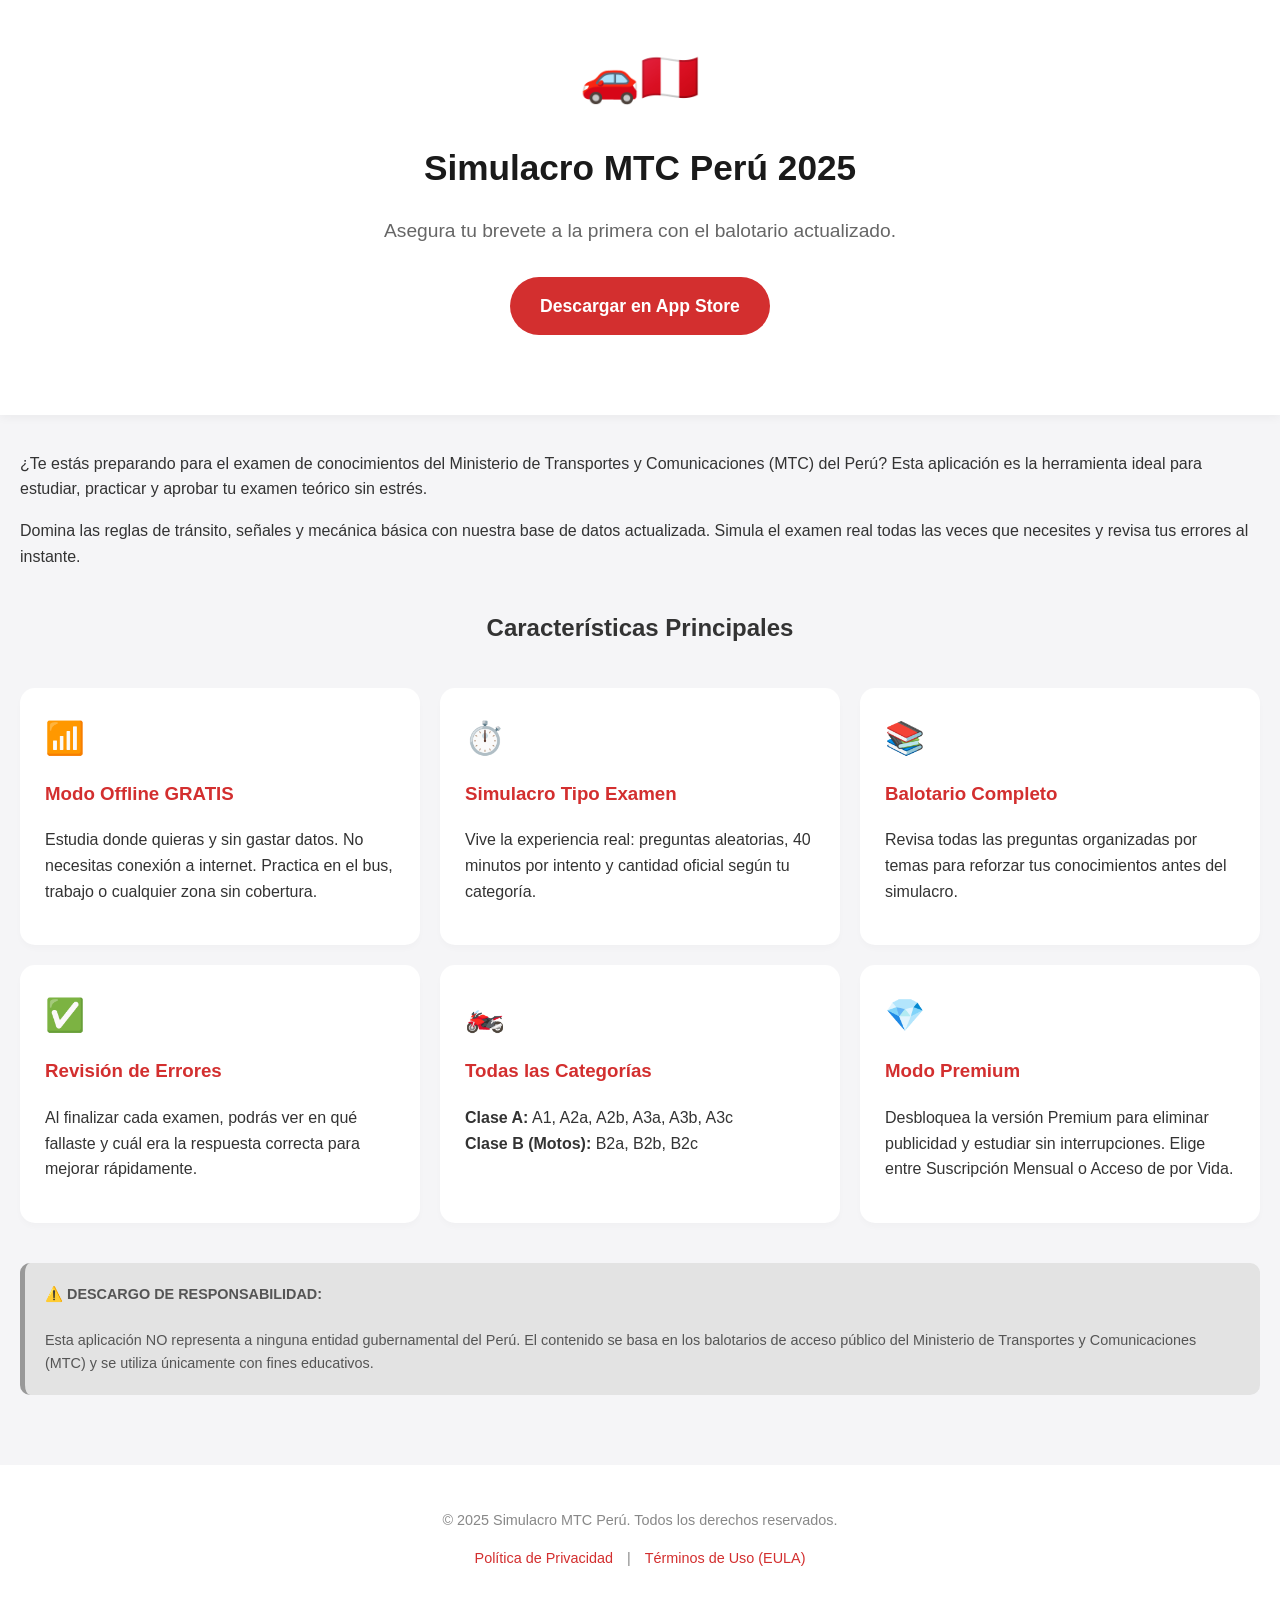
==== index.html @ 25e81402 "Add initial HTML structure for the app" ====
<!DOCTYPE html>
<html lang="es">
<head>
    <meta charset="UTF-8">
    <meta name="viewport" content="width=device-width, initial-scale=1.0">
    <title>Simulacro MTC Perú 2025 - App Oficial</title>
    <style>
        :root {
            --primary-color: #d32f2f; /* Rojo Perú */
            --secondary-color: #1a1a1a;
            --bg-color: #f5f5f7;
            --text-color: #333;
        }

        body {
            font-family: -apple-system, BlinkMacSystemFont, "Segoe UI", Roboto, Helvetica, Arial, sans-serif;
            margin: 0;
            padding: 0;
            background-color: var(--bg-color);
            color: var(--text-color);
            line-height: 1.6;
        }

        header {
            background-color: white;
            padding: 20px;
            text-align: center;
            box-shadow: 0 2px 10px rgba(0,0,0,0.05);
        }

        .container {
            max_width: 800px;
            margin: 0 auto;
            padding: 20px;
        }

        h1 {
            color: var(--secondary-color);
            font-size: 2.2rem;
            margin-bottom: 10px;
        }

        .subtitle {
            font-size: 1.2rem;
            color: #666;
            margin-bottom: 30px;
        }

        .hero-btn {
            display: inline-block;
            background-color: var(--primary-color);
            color: white;
            padding: 15px 30px;
            text-decoration: none;
            border-radius: 30px;
            font-weight: bold;
            font-size: 1.1rem;
            transition: transform 0.2s;
            margin-bottom: 40px;
        }

        .hero-btn:hover {
            transform: scale(1.05);
            background-color: #b71c1c;
        }

        .features-grid {
            display: grid;
            grid-template-columns: repeat(auto-fit, minmax(300px, 1fr));
            gap: 20px;
            margin-bottom: 40px;
        }

        .feature-card {
            background: white;
            padding: 25px;
            border-radius: 15px;
            box-shadow: 0 4px 6px rgba(0,0,0,0.02);
        }

        .feature-icon {
            font-size: 2rem;
            margin-bottom: 15px;
            display: block;
        }

        h3 {
            margin-top: 0;
            color: var(--primary-color);
        }

        .disclaimer {
            background-color: #e3e3e3;
            padding: 20px;
            border-radius: 10px;
            font-size: 0.9rem;
            color: #555;
            margin-top: 40px;
            border-left: 5px solid #999;
        }

        footer {
            text-align: center;
            margin-top: 50px;
            padding: 30px;
            background-color: white;
            color: #888;
            font-size: 0.9rem;
        }

        footer a {
            color: var(--primary-color);
            text-decoration: none;
            margin: 0 10px;
        }

        @media (max-width: 600px) {
            h1 { font-size: 1.8rem; }
            .container { padding: 15px; }
        }
    </style>
</head>
<body>

    <header>
        <div class="container">
            <div style="font-size: 3rem; margin-bottom: 10px;">🚗🇵🇪</div> 
            <h1>Simulacro MTC Perú 2025</h1>
            <p class="subtitle">Asegura tu brevete a la primera con el balotario actualizado.</p>
            
            <a href="https://apps.apple.com/app/idTU_ID_AQUI" class="hero-btn">Descargar en App Store</a>
        </div>
    </header>

    <div class="container">
        
        <section class="intro">
            <p>¿Te estás preparando para el examen de conocimientos del Ministerio de Transportes y Comunicaciones (MTC) del Perú? Esta aplicación es la herramienta ideal para estudiar, practicar y aprobar tu examen teórico sin estrés.</p>
            <p>Domina las reglas de tránsito, señales y mecánica básica con nuestra base de datos actualizada. Simula el examen real todas las veces que necesites y revisa tus errores al instante.</p>
        </section>

        <h2 style="text-align: center; margin: 40px 0;">Características Principales</h2>

        <div class="features-grid">
            <div class="feature-card">
                <span class="feature-icon">📶</span>
                <h3>Modo Offline GRATIS</h3>
                <p>Estudia donde quieras y sin gastar datos. No necesitas conexión a internet. Practica en el bus, trabajo o cualquier zona sin cobertura.</p>
            </div>

            <div class="feature-card">
                <span class="feature-icon">⏱️</span>
                <h3>Simulacro Tipo Examen</h3>
                <p>Vive la experiencia real: preguntas aleatorias, 40 minutos por intento y cantidad oficial según tu categoría.</p>
            </div>

            <div class="feature-card">
                <span class="feature-icon">📚</span>
                <h3>Balotario Completo</h3>
                <p>Revisa todas las preguntas organizadas por temas para reforzar tus conocimientos antes del simulacro.</p>
            </div>

            <div class="feature-card">
                <span class="feature-icon">✅</span>
                <h3>Revisión de Errores</h3>
                <p>Al finalizar cada examen, podrás ver en qué fallaste y cuál era la respuesta correcta para mejorar rápidamente.</p>
            </div>

            <div class="feature-card">
                <span class="feature-icon">🏍️</span>
                <h3>Todas las Categorías</h3>
                <p><strong>Clase A:</strong> A1, A2a, A2b, A3a, A3b, A3c<br>
                <strong>Clase B (Motos):</strong> B2a, B2b, B2c</p>
            </div>

            <div class="feature-card">
                <span class="feature-icon">💎</span>
                <h3>Modo Premium</h3>
                <p>Desbloquea la versión Premium para eliminar publicidad y estudiar sin interrupciones. Elige entre Suscripción Mensual o Acceso de por Vida.</p>
            </div>
        </div>

        <div class="disclaimer">
            <strong>⚠️ DESCARGO DE RESPONSABILIDAD:</strong><br><br>
            Esta aplicación NO representa a ninguna entidad gubernamental del Perú. El contenido se basa en los balotarios de acceso público del Ministerio de Transportes y Comunicaciones (MTC) y se utiliza únicamente con fines educativos.
        </div>

    </div>

    <footer>
        <p>&copy; 2025 Simulacro MTC Perú. Todos los derechos reservados.</p>
        <p>
            <a href="#">Política de Privacidad</a> | 
            <a href="https://www.apple.com/legal/internet-services/itunes/dev/stdeula/">Términos de Uso (EULA)</a>
        </p>
    </footer>

</body>
</html>
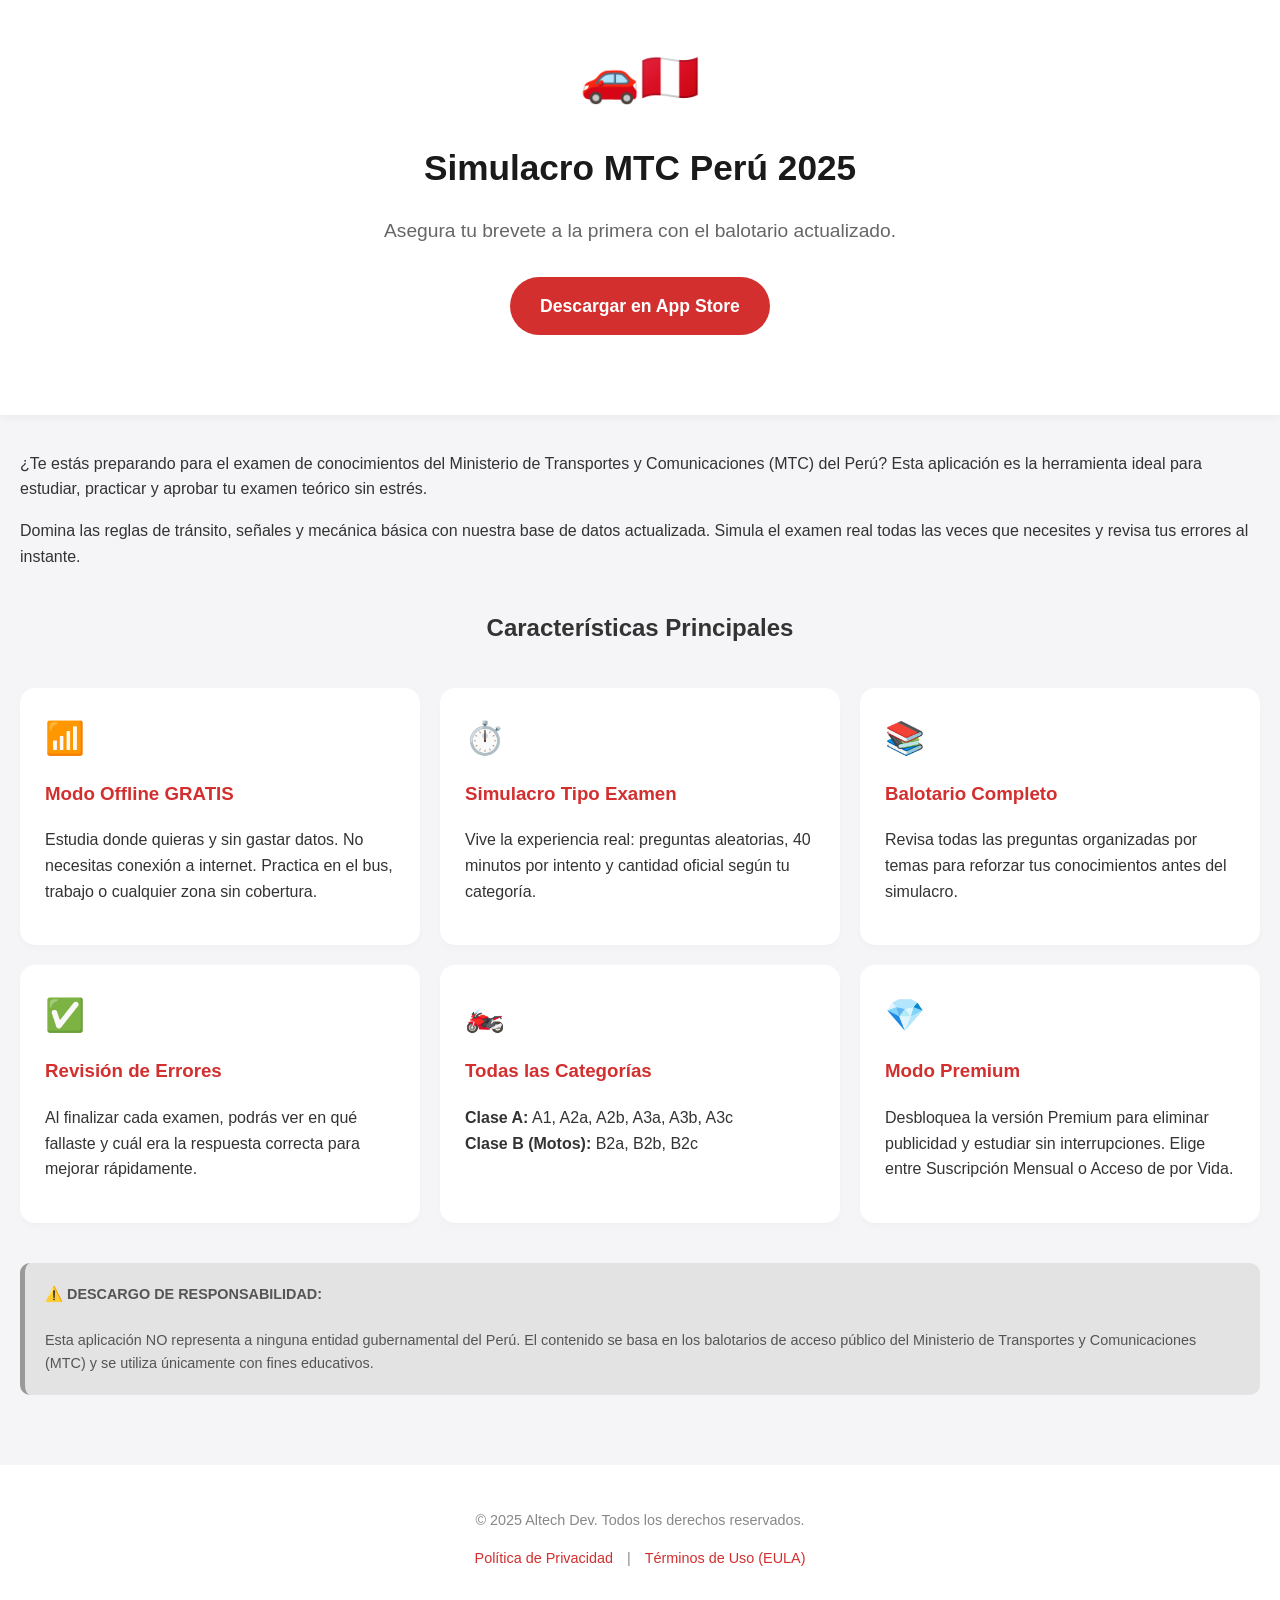
==== commit 286cf541: "Update copyright notice in footer" ====
--- a/index.html
+++ b/index.html
@@ -128,7 +128,7 @@
             <h1>Simulacro MTC Perú 2025</h1>
             <p class="subtitle">Asegura tu brevete a la primera con el balotario actualizado.</p>
             
-            <a href="https://apps.apple.com/app/idTU_ID_AQUI" class="hero-btn">Descargar en App Store</a>
+            <a href="https://apps.apple.com/pe/app/simulacro-mtc-peru/id6756247516" class="hero-btn">Descargar en App Store</a>
         </div>
     </header>
 
@@ -188,7 +188,7 @@
     </div>
 
     <footer>
-        <p>&copy; 2025 Simulacro MTC Perú. Todos los derechos reservados.</p>
+        <p>&copy; 2025 Altech Dev. Todos los derechos reservados.</p>
         <p>
             <a href="#">Política de Privacidad</a> | 
             <a href="https://www.apple.com/legal/internet-services/itunes/dev/stdeula/">Términos de Uso (EULA)</a>
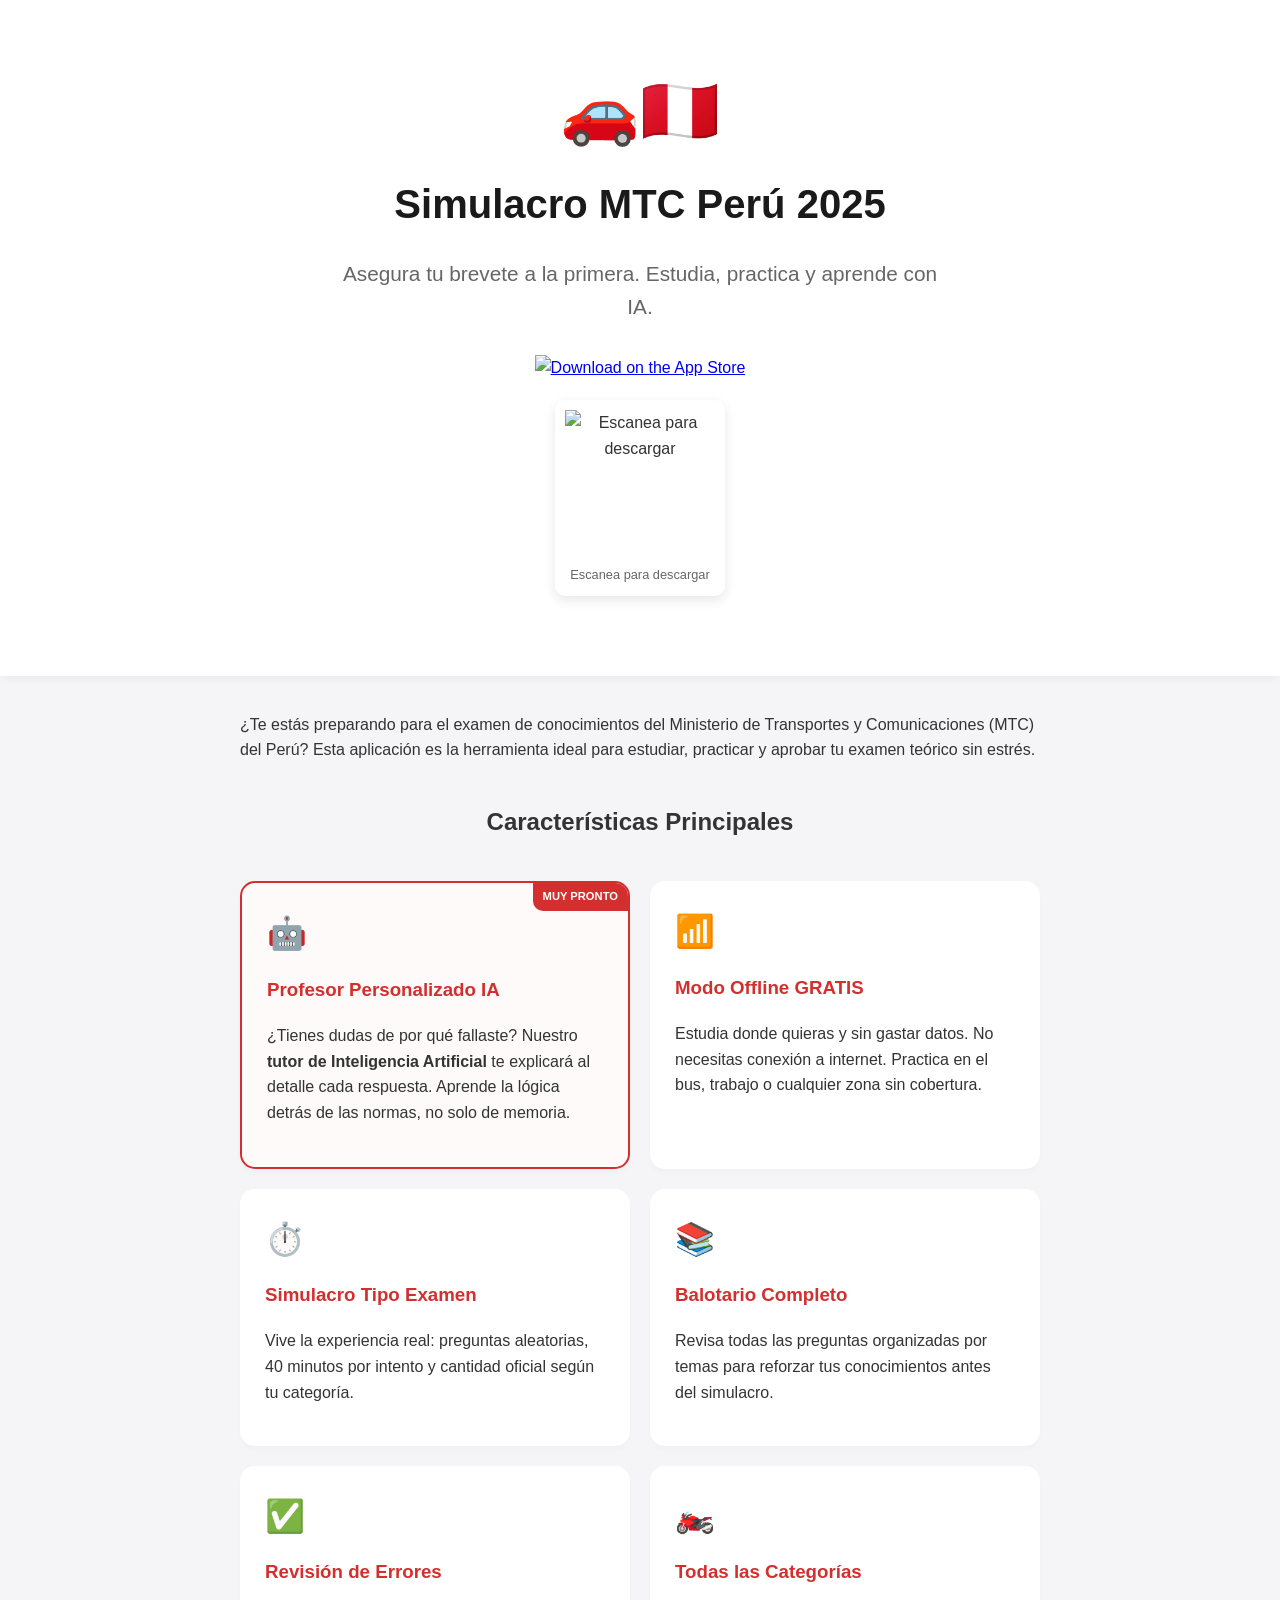
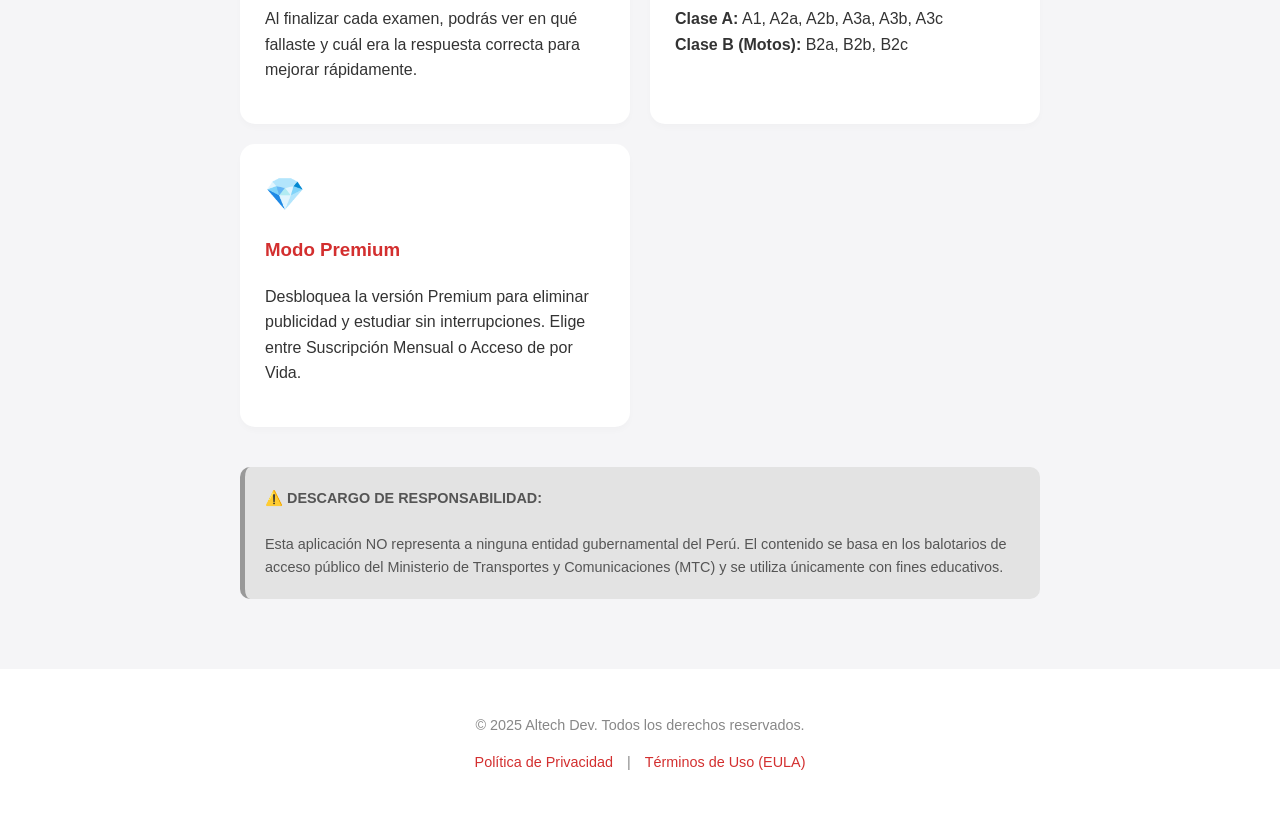
==== commit 5ad75550: "Refactor styles and update header content Updated styles and content in index.html for improved layo" ====
--- a/index.html
+++ b/index.html
@@ -10,6 +10,7 @@
             --secondary-color: #1a1a1a;
             --bg-color: #f5f5f7;
             --text-color: #333;
+            --accent-color: #ffc107; /* Amarillo para etiquetas */
         }
 
         body {
@@ -23,47 +24,73 @@
 
         header {
             background-color: white;
-            padding: 20px;
+            padding: 40px 20px;
             text-align: center;
             box-shadow: 0 2px 10px rgba(0,0,0,0.05);
         }
 
         .container {
-            max_width: 800px;
+            max-width: 800px;
             margin: 0 auto;
             padding: 20px;
         }
 
         h1 {
             color: var(--secondary-color);
-            font-size: 2.2rem;
+            font-size: 2.5rem;
             margin-bottom: 10px;
+            margin-top: 10px;
         }
 
         .subtitle {
-            font-size: 1.2rem;
+            font-size: 1.3rem;
             color: #666;
             margin-bottom: 30px;
-        }
-
-        .hero-btn {
+            max-width: 600px;
+            margin-left: auto;
+            margin-right: auto;
+        }
+
+        /* Estilos para la zona de descarga (Badge + QR) */
+        .download-area {
+            display: flex;
+            flex-direction: column;
+            align-items: center;
+            gap: 20px;
+            margin-bottom: 20px;
+        }
+
+        .app-store-badge img {
+            transition: transform 0.2s;
+        }
+
+        .app-store-badge img:hover {
+            transform: scale(1.05);
+        }
+
+        .qr-container {
+            background: white;
+            padding: 10px;
+            border-radius: 10px;
+            box-shadow: 0 4px 12px rgba(0,0,0,0.1);
             display: inline-block;
-            background-color: var(--primary-color);
-            color: white;
-            padding: 15px 30px;
-            text-decoration: none;
-            border-radius: 30px;
-            font-weight: bold;
-            font-size: 1.1rem;
-            transition: transform 0.2s;
-            margin-bottom: 40px;
-        }
-
-        .hero-btn:hover {
-            transform: scale(1.05);
-            background-color: #b71c1c;
-        }
-
+            text-align: center;
+        }
+
+        .qr-img {
+            width: 150px;
+            height: 150px;
+            display: block;
+            margin-bottom: 5px;
+        }
+
+        .qr-label {
+            font-size: 0.8rem;
+            color: #666;
+            font-weight: 500;
+        }
+
+        /* Grid de características */
         .features-grid {
             display: grid;
             grid-template-columns: repeat(auto-fit, minmax(300px, 1fr));
@@ -76,6 +103,27 @@
             padding: 25px;
             border-radius: 15px;
             box-shadow: 0 4px 6px rgba(0,0,0,0.02);
+            position: relative;
+            overflow: hidden;
+        }
+
+        /* Estilo especial para la tarjeta de IA */
+        .feature-card.coming-soon {
+            border: 2px solid var(--primary-color);
+            background: #fffafa;
+        }
+
+        .badge-soon {
+            background-color: var(--primary-color);
+            color: white;
+            padding: 5px 10px;
+            font-size: 0.7rem;
+            border-radius: 0 0 0 10px;
+            position: absolute;
+            top: 0;
+            right: 0;
+            font-weight: bold;
+            text-transform: uppercase;
         }
 
         .feature-icon {
@@ -117,6 +165,8 @@
         @media (max-width: 600px) {
             h1 { font-size: 1.8rem; }
             .container { padding: 15px; }
+            /* En móviles ocultamos el QR para ahorrar espacio, ya que ya están en el cel */
+            .qr-container { display: none; } 
         }
     </style>
 </head>
@@ -124,11 +174,20 @@
 
     <header>
         <div class="container">
-            <div style="font-size: 3rem; margin-bottom: 10px;">🚗🇵🇪</div> 
+            <div style="font-size: 4rem; margin-bottom: 10px;">🚗🇵🇪</div> 
             <h1>Simulacro MTC Perú 2025</h1>
-            <p class="subtitle">Asegura tu brevete a la primera con el balotario actualizado.</p>
+            <p class="subtitle">Asegura tu brevete a la primera. Estudia, practica y aprende con IA.</p>
             
-            <a href="https://apps.apple.com/pe/app/simulacro-mtc-peru/id6756247516" class="hero-btn">Descargar en App Store</a>
+            <div class="download-area">
+                <a href="https://apps.apple.com/pe/app/simulacro-mtc-peru/id6756247516?itscg=30200&itsct=apps_box_badge&mttnsubad=6756247516" style="display: inline-block;" class="app-store-badge">
+                    <img src="https://toolbox.marketingtools.apple.com/api/v2/badges/download-on-the-app-store/black/es-mx?releaseDate=1765584000" alt="Download on the App Store" style="width: 200px; height: auto; vertical-align: middle; object-fit: contain;" />
+                </a>
+
+                <div class="qr-container">
+                    <img src="qr-code.png" alt="Escanea para descargar" class="qr-img">
+                    <div class="qr-label">Escanea para descargar</div>
+                </div>
+            </div>
         </div>
     </header>
 
@@ -136,12 +195,19 @@
         
         <section class="intro">
             <p>¿Te estás preparando para el examen de conocimientos del Ministerio de Transportes y Comunicaciones (MTC) del Perú? Esta aplicación es la herramienta ideal para estudiar, practicar y aprobar tu examen teórico sin estrés.</p>
-            <p>Domina las reglas de tránsito, señales y mecánica básica con nuestra base de datos actualizada. Simula el examen real todas las veces que necesites y revisa tus errores al instante.</p>
         </section>
 
         <h2 style="text-align: center; margin: 40px 0;">Características Principales</h2>
 
         <div class="features-grid">
+            
+            <div class="feature-card coming-soon">
+                <div class="badge-soon">Muy Pronto</div>
+                <span class="feature-icon">🤖</span>
+                <h3>Profesor Personalizado IA</h3>
+                <p>¿Tienes dudas de por qué fallaste? Nuestro <strong>tutor de Inteligencia Artificial</strong> te explicará al detalle cada respuesta. Aprende la lógica detrás de las normas, no solo de memoria.</p>
+            </div>
+
             <div class="feature-card">
                 <span class="feature-icon">📶</span>
                 <h3>Modo Offline GRATIS</h3>
@@ -190,7 +256,7 @@
     <footer>
         <p>&copy; 2025 Altech Dev. Todos los derechos reservados.</p>
         <p>
-            <a href="#">Política de Privacidad</a> | 
+            <a href="https://sites.google.com/view/policitadeprivacidad/p%C3%A1gina-principal">Política de Privacidad</a> | 
             <a href="https://www.apple.com/legal/internet-services/itunes/dev/stdeula/">Términos de Uso (EULA)</a>
         </p>
     </footer>
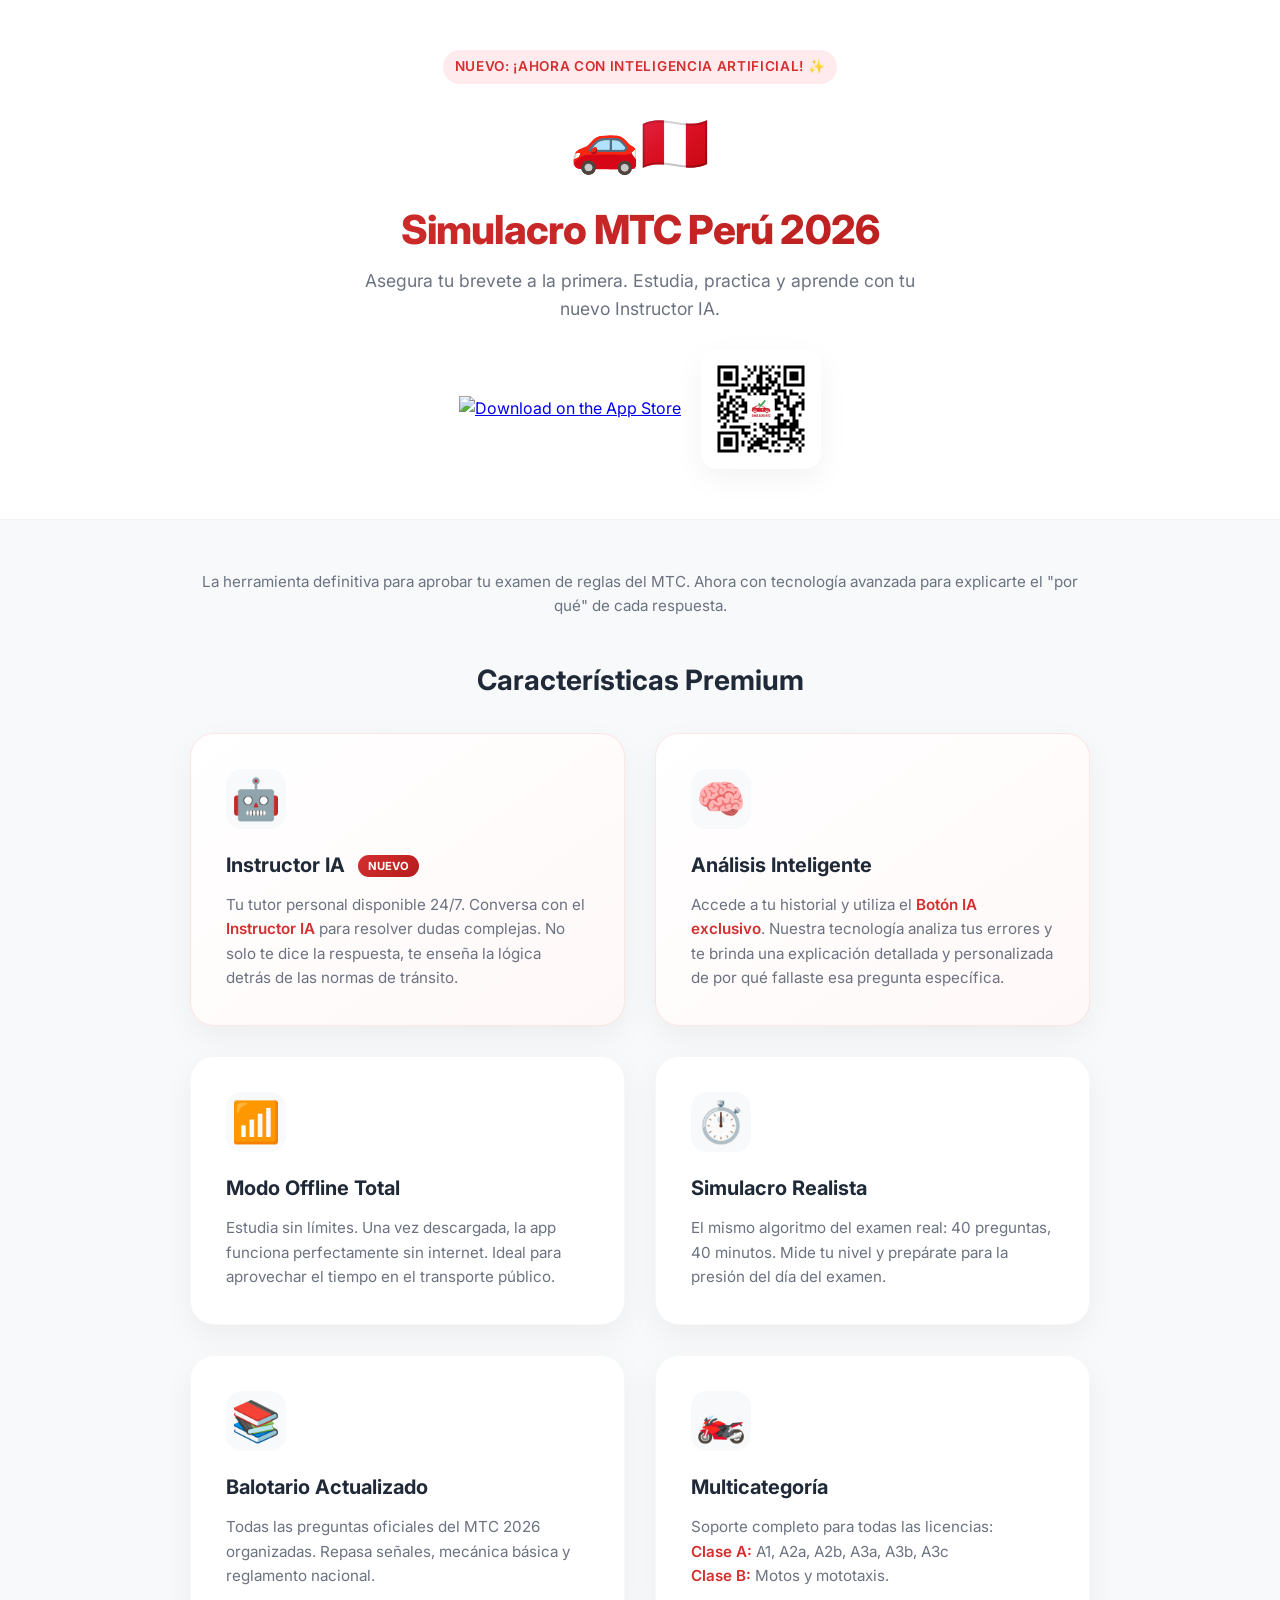
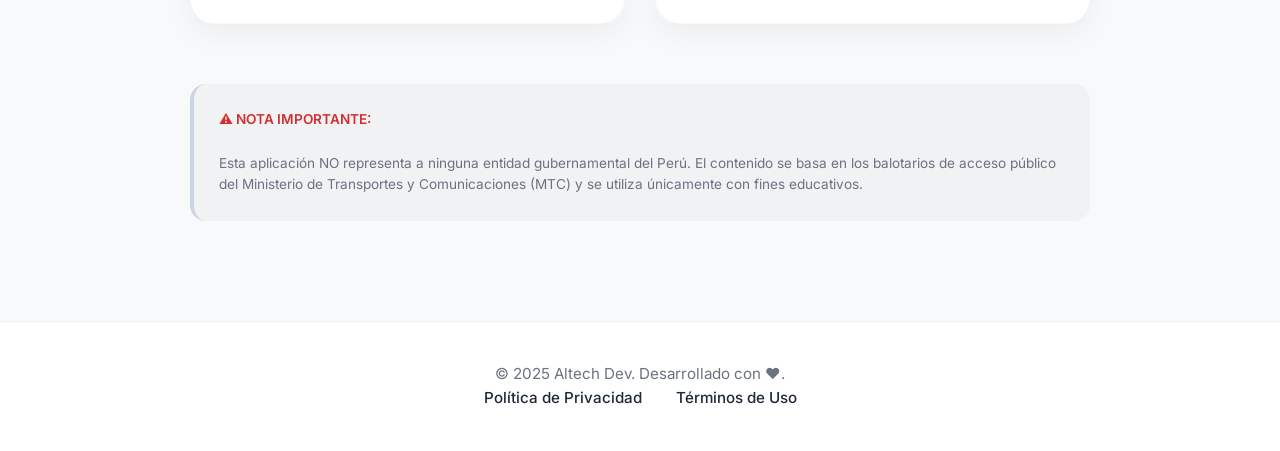
==== commit ce5d5f59: "Update title and features for 2026 version" ====
--- a/index.html
+++ b/index.html
@@ -1,189 +1,318 @@
 <!DOCTYPE html>
 <html lang="es">
+
 <head>
     <meta charset="UTF-8">
     <meta name="viewport" content="width=device-width, initial-scale=1.0">
-    <title>Simulacro MTC Perú 2025 - App Oficial</title>
+    <title>Simulacro MTC Perú 2026 - App Oficial con IA</title>
+    <link rel="preconnect" href="https://fonts.googleapis.com">
+    <link rel="preconnect" href="https://fonts.gstatic.com" crossorigin>
+    <link href="https://fonts.googleapis.com/css2?family=Inter:wght@300;400;600;800&display=swap" rel="stylesheet">
     <style>
         :root {
-            --primary-color: #d32f2f; /* Rojo Perú */
-            --secondary-color: #1a1a1a;
-            --bg-color: #f5f5f7;
-            --text-color: #333;
-            --accent-color: #ffc107; /* Amarillo para etiquetas */
+            --primary-gradient: linear-gradient(135deg, #d32f2f 0%, #b71c1c 100%);
+            --primary-color: #d32f2f;
+            --accent-color: #ffc107;
+            --bg-color: #f8f9fa;
+            --text-main: #1f2937;
+            --text-muted: #6b7280;
+            --card-shadow: 0 10px 30px rgba(0, 0, 0, 0.05);
+            --card-shadow-hover: 0 20px 40px rgba(0, 0, 0, 0.1);
         }
 
         body {
-            font-family: -apple-system, BlinkMacSystemFont, "Segoe UI", Roboto, Helvetica, Arial, sans-serif;
+            font-family: 'Inter', sans-serif;
             margin: 0;
             padding: 0;
             background-color: var(--bg-color);
-            color: var(--text-color);
+            color: var(--text-main);
             line-height: 1.6;
+            -webkit-font-smoothing: antialiased;
         }
 
         header {
-            background-color: white;
-            padding: 40px 20px;
-            text-align: center;
-            box-shadow: 0 2px 10px rgba(0,0,0,0.05);
+            background: rgba(255, 255, 255, 0.95);
+            padding: 30px 20px;
+            /* Reduced from 60px */
+            text-align: center;
+            border-bottom: 1px solid rgba(0, 0, 0, 0.05);
+            /* Removed sticky positioning */
         }
 
         .container {
-            max-width: 800px;
+            max-width: 900px;
             margin: 0 auto;
             padding: 20px;
         }
 
+        .hero-icon {
+            font-size: 3.5rem;
+            /* Reduced from 5rem */
+            margin-bottom: 10px;
+            animation: float 3s ease-in-out infinite;
+        }
+
         h1 {
-            color: var(--secondary-color);
+            color: var(--text-main);
             font-size: 2.5rem;
-            margin-bottom: 10px;
-            margin-top: 10px;
+            /* Reduced from 3rem */
+            font-weight: 800;
+            margin-bottom: 5px;
+            margin-top: 0;
+            background: var(--primary-gradient);
+            -webkit-background-clip: text;
+            -webkit-text-fill-color: transparent;
+            letter-spacing: -0.02em;
         }
 
         .subtitle {
-            font-size: 1.3rem;
-            color: #666;
-            margin-bottom: 30px;
+            font-size: 1.1rem;
+            /* Slightly smaller */
+            color: var(--text-muted);
+            margin-bottom: 25px;
+            /* Reduced from 40px */
             max-width: 600px;
             margin-left: auto;
             margin-right: auto;
-        }
-
-        /* Estilos para la zona de descarga (Badge + QR) */
+            font-weight: 400;
+        }
+
+        .highlight-badge {
+            display: inline-block;
+            background: #ffebee;
+            color: var(--primary-color);
+            padding: 6px 12px;
+            border-radius: 20px;
+            font-size: 0.85rem;
+            font-weight: 600;
+            margin-bottom: 15px;
+            /* Reduced */
+            text-transform: uppercase;
+            letter-spacing: 0.05em;
+        }
+
+        /* Download Area - Compact */
         .download-area {
             display: flex;
-            flex-direction: column;
+            justify-content: center;
             align-items: center;
             gap: 20px;
-            margin-bottom: 20px;
-        }
-
-        .app-store-badge img {
-            transition: transform 0.2s;
-        }
-
-        .app-store-badge img:hover {
+            margin-top: 20px;
+            flex-wrap: wrap;
+        }
+
+        .app-store-btn {
+            transition: transform 0.3s cubic-bezier(0.175, 0.885, 0.32, 1.275);
+        }
+
+        .app-store-btn:hover {
             transform: scale(1.05);
         }
 
-        .qr-container {
+        .qr-card {
             background: white;
             padding: 10px;
-            border-radius: 10px;
-            box-shadow: 0 4px 12px rgba(0,0,0,0.1);
-            display: inline-block;
-            text-align: center;
+            /* Compact */
+            border-radius: 16px;
+            box-shadow: var(--card-shadow);
+            text-align: center;
+            transition: transform 0.3s ease;
+        }
+
+        .qr-card:hover {
+            transform: translateY(-5px);
+            box-shadow: var(--card-shadow-hover);
         }
 
         .qr-img {
-            width: 150px;
-            height: 150px;
+            width: 100px;
+            /* Smaller */
+            height: 100px;
+            /* Smaller */
             display: block;
-            margin-bottom: 5px;
+            border-radius: 8px;
         }
 
         .qr-label {
-            font-size: 0.8rem;
-            color: #666;
-            font-weight: 500;
-        }
-
-        /* Grid de características */
+            display: none;
+            /* Hide label to save space */
+        }
+
+        /* Features Grid */
+        .intro {
+            text-align: center;
+            margin: 30px 0 40px;
+            /* Reduced top margin */
+            font-size: 1.05rem;
+            color: var(--text-muted);
+        }
+
+        .section-title {
+            text-align: center;
+            font-size: 1.75rem;
+            /* Smaller */
+            font-weight: 700;
+            margin-bottom: 30px;
+            /* Reduced from 50px */
+            color: var(--text-main);
+        }
+
         .features-grid {
             display: grid;
-            grid-template-columns: repeat(auto-fit, minmax(300px, 1fr));
-            gap: 20px;
-            margin-bottom: 40px;
+            grid-template-columns: repeat(auto-fit, minmax(320px, 1fr));
+            gap: 30px;
+            margin-bottom: 60px;
         }
 
         .feature-card {
             background: white;
-            padding: 25px;
-            border-radius: 15px;
-            box-shadow: 0 4px 6px rgba(0,0,0,0.02);
+            padding: 35px;
+            border-radius: 24px;
+            box-shadow: var(--card-shadow);
+            transition: all 0.3s ease;
             position: relative;
             overflow: hidden;
-        }
-
-        /* Estilo especial para la tarjeta de IA */
-        .feature-card.coming-soon {
-            border: 2px solid var(--primary-color);
-            background: #fffafa;
-        }
-
-        .badge-soon {
-            background-color: var(--primary-color);
-            color: white;
-            padding: 5px 10px;
-            font-size: 0.7rem;
-            border-radius: 0 0 0 10px;
-            position: absolute;
-            top: 0;
-            right: 0;
-            font-weight: bold;
-            text-transform: uppercase;
+            border: 1px solid rgba(0, 0, 0, 0.03);
+        }
+
+        .feature-card:hover {
+            transform: translateY(-8px);
+            box-shadow: var(--card-shadow-hover);
+        }
+
+        .feature-card.premium-feature {
+            background: linear-gradient(145deg, #ffffff 0%, #fff8f8 100%);
+            border: 1px solid rgba(211, 47, 47, 0.1);
         }
 
         .feature-icon {
-            font-size: 2rem;
-            margin-bottom: 15px;
-            display: block;
+            font-size: 2.5rem;
+            margin-bottom: 20px;
+            display: inline-block;
+            background: var(--bg-color);
+            width: 60px;
+            height: 60px;
+            line-height: 60px;
+            text-align: center;
+            border-radius: 16px;
         }
 
         h3 {
             margin-top: 0;
+            font-size: 1.25rem;
+            font-weight: 700;
+            margin-bottom: 12px;
+            color: var(--text-main);
+        }
+
+        p {
+            color: var(--text-muted);
+            margin: 0;
+            font-size: 0.95rem;
+        }
+
+        strong {
             color: var(--primary-color);
-        }
-
+            font-weight: 600;
+        }
+
+        .ai-tag {
+            background: var(--primary-gradient);
+            color: white;
+            padding: 4px 10px;
+            border-radius: 12px;
+            font-size: 0.7rem;
+            font-weight: 700;
+            margin-left: 8px;
+            vertical-align: middle;
+            text-transform: uppercase;
+        }
+
+        /* Disclaimer & Footer */
         .disclaimer {
-            background-color: #e3e3e3;
-            padding: 20px;
-            border-radius: 10px;
+            background: #f1f2f4;
+            padding: 25px;
+            border-radius: 16px;
+            font-size: 0.85rem;
+            color: var(--text-muted);
+            margin-top: 60px;
+            border-left: 4px solid #cbd5e1;
+        }
+
+        footer {
+            margin-top: 80px;
+            padding: 40px;
+            background: white;
+            color: var(--text-muted);
             font-size: 0.9rem;
-            color: #555;
-            margin-top: 40px;
-            border-left: 5px solid #999;
-        }
-
-        footer {
-            text-align: center;
-            margin-top: 50px;
-            padding: 30px;
-            background-color: white;
-            color: #888;
-            font-size: 0.9rem;
+            text-align: center;
+            border-top: 1px solid rgba(0, 0, 0, 0.05);
         }
 
         footer a {
+            color: var(--text-main);
+            text-decoration: none;
+            margin: 0 15px;
+            font-weight: 500;
+            transition: color 0.2s;
+        }
+
+        footer a:hover {
             color: var(--primary-color);
-            text-decoration: none;
-            margin: 0 10px;
+        }
+
+        @keyframes float {
+            0% {
+                transform: translateY(0px);
+            }
+
+            50% {
+                transform: translateY(-10px);
+            }
+
+            100% {
+                transform: translateY(0px);
+            }
         }
 
         @media (max-width: 600px) {
-            h1 { font-size: 1.8rem; }
-            .container { padding: 15px; }
-            /* En móviles ocultamos el QR para ahorrar espacio, ya que ya están en el cel */
-            .qr-container { display: none; } 
+            h1 {
+                font-size: 2.2rem;
+            }
+
+            .container {
+                padding: 15px;
+            }
+
+            .qr-card {
+                display: none;
+            }
+
+            header {
+                padding: 40px 20px;
+            }
         }
     </style>
 </head>
+
 <body>
 
     <header>
         <div class="container">
-            <div style="font-size: 4rem; margin-bottom: 10px;">🚗🇵🇪</div> 
-            <h1>Simulacro MTC Perú 2025</h1>
-            <p class="subtitle">Asegura tu brevete a la primera. Estudia, practica y aprende con IA.</p>
-            
+            <div class="highlight-badge">Nuevo: ¡Ahora con Inteligencia Artificial! ✨</div>
+            <div class="hero-icon">🚗🇵🇪</div>
+            <h1>Simulacro MTC Perú 2026</h1>
+            <p class="subtitle">Asegura tu brevete a la primera. Estudia, practica y aprende con tu nuevo Instructor IA.
+            </p>
+
             <div class="download-area">
-                <a href="https://apps.apple.com/pe/app/simulacro-mtc-peru/id6756247516?itscg=30200&itsct=apps_box_badge&mttnsubad=6756247516" style="display: inline-block;" class="app-store-badge">
-                    <img src="https://toolbox.marketingtools.apple.com/api/v2/badges/download-on-the-app-store/black/es-mx?releaseDate=1765584000" alt="Download on the App Store" style="width: 200px; height: auto; vertical-align: middle; object-fit: contain;" />
+                <a href="https://apps.apple.com/pe/app/simulacro-mtc-peru/id6756247516?itscg=30200&itsct=apps_box_badge&mttnsubad=6756247516"
+                    class="app-store-btn">
+                    <img src="https://toolbox.marketingtools.apple.com/api/v2/badges/download-on-the-app-store/black/es-mx?releaseDate=1765584000"
+                        alt="Download on the App Store" style="width: 180px; height: auto;" />
                 </a>
 
-                <div class="qr-container">
+                <div class="qr-card">
                     <img src="qr-code.png" alt="Escanea para descargar" class="qr-img">
                     <div class="qr-label">Escanea para descargar</div>
                 </div>
@@ -192,74 +321,81 @@
     </header>
 
     <div class="container">
-        
+
         <section class="intro">
-            <p>¿Te estás preparando para el examen de conocimientos del Ministerio de Transportes y Comunicaciones (MTC) del Perú? Esta aplicación es la herramienta ideal para estudiar, practicar y aprobar tu examen teórico sin estrés.</p>
+            <p>La herramienta definitiva para aprobar tu examen de reglas del MTC. Ahora con tecnología avanzada para
+                explicarte el "por qué" de cada respuesta.</p>
         </section>
 
-        <h2 style="text-align: center; margin: 40px 0;">Características Principales</h2>
+        <h2 class="section-title">Características Premium</h2>
 
         <div class="features-grid">
-            
-            <div class="feature-card coming-soon">
-                <div class="badge-soon">Muy Pronto</div>
+
+            <!-- Instructor IA -->
+            <div class="feature-card premium-feature">
                 <span class="feature-icon">🤖</span>
-                <h3>Profesor Personalizado IA</h3>
-                <p>¿Tienes dudas de por qué fallaste? Nuestro <strong>tutor de Inteligencia Artificial</strong> te explicará al detalle cada respuesta. Aprende la lógica detrás de las normas, no solo de memoria.</p>
+                <h3>Instructor IA <span class="ai-tag">Nuevo</span></h3>
+                <p>Tu tutor personal disponible 24/7. Conversa con el <strong>Instructor IA</strong> para resolver dudas
+                    complejas. No solo te dice la respuesta, te enseña la lógica detrás de las normas de tránsito.</p>
+            </div>
+
+            <!-- Smart Review -->
+            <div class="feature-card premium-feature">
+                <span class="feature-icon">🧠</span>
+                <h3>Análisis Inteligente</h3>
+                <p>Accede a tu historial y utiliza el <strong>Botón IA exclusivo</strong>. Nuestra tecnología analiza
+                    tus errores y te brinda una explicación detallada y personalizada de por qué fallaste esa pregunta
+                    específica.</p>
             </div>
 
             <div class="feature-card">
                 <span class="feature-icon">📶</span>
-                <h3>Modo Offline GRATIS</h3>
-                <p>Estudia donde quieras y sin gastar datos. No necesitas conexión a internet. Practica en el bus, trabajo o cualquier zona sin cobertura.</p>
+                <h3>Modo Offline Total</h3>
+                <p>Estudia sin límites. Una vez descargada, la app funciona perfectamente sin internet. Ideal para
+                    aprovechar el tiempo en el transporte público.</p>
             </div>
 
             <div class="feature-card">
                 <span class="feature-icon">⏱️</span>
-                <h3>Simulacro Tipo Examen</h3>
-                <p>Vive la experiencia real: preguntas aleatorias, 40 minutos por intento y cantidad oficial según tu categoría.</p>
+                <h3>Simulacro Realista</h3>
+                <p>El mismo algoritmo del examen real: 40 preguntas, 40 minutos. Mide tu nivel y prepárate para la
+                    presión del día del examen.</p>
             </div>
 
             <div class="feature-card">
                 <span class="feature-icon">📚</span>
-                <h3>Balotario Completo</h3>
-                <p>Revisa todas las preguntas organizadas por temas para reforzar tus conocimientos antes del simulacro.</p>
-            </div>
-
-            <div class="feature-card">
-                <span class="feature-icon">✅</span>
-                <h3>Revisión de Errores</h3>
-                <p>Al finalizar cada examen, podrás ver en qué fallaste y cuál era la respuesta correcta para mejorar rápidamente.</p>
+                <h3>Balotario Actualizado</h3>
+                <p>Todas las preguntas oficiales del MTC 2026 organizadas. Repasa señales, mecánica básica y
+                    reglamento nacional.</p>
             </div>
 
             <div class="feature-card">
                 <span class="feature-icon">🏍️</span>
-                <h3>Todas las Categorías</h3>
-                <p><strong>Clase A:</strong> A1, A2a, A2b, A3a, A3b, A3c<br>
-                <strong>Clase B (Motos):</strong> B2a, B2b, B2c</p>
-            </div>
-
-            <div class="feature-card">
-                <span class="feature-icon">💎</span>
-                <h3>Modo Premium</h3>
-                <p>Desbloquea la versión Premium para eliminar publicidad y estudiar sin interrupciones. Elige entre Suscripción Mensual o Acceso de por Vida.</p>
+                <h3>Multicategoría</h3>
+                <p>Soporte completo para todas las licencias:<br>
+                    <strong>Clase A:</strong> A1, A2a, A2b, A3a, A3b, A3c<br>
+                    <strong>Clase B:</strong> Motos y mototaxis.
+                </p>
             </div>
         </div>
 
         <div class="disclaimer">
-            <strong>⚠️ DESCARGO DE RESPONSABILIDAD:</strong><br><br>
-            Esta aplicación NO representa a ninguna entidad gubernamental del Perú. El contenido se basa en los balotarios de acceso público del Ministerio de Transportes y Comunicaciones (MTC) y se utiliza únicamente con fines educativos.
+            <strong>⚠️ NOTA IMPORTANTE:</strong><br><br>
+            Esta aplicación NO representa a ninguna entidad gubernamental del Perú. El contenido se basa en los balotarios
+            de acceso público del Ministerio de Transportes y Comunicaciones (MTC) y se utiliza únicamente con fines educativos.
         </div>
 
     </div>
 
     <footer>
-        <p>&copy; 2025 Altech Dev. Todos los derechos reservados.</p>
+        <p>&copy; 2025 Altech Dev. Desarrollado con ❤️.</p>
         <p>
-            <a href="https://sites.google.com/view/policitadeprivacidad/p%C3%A1gina-principal">Política de Privacidad</a> | 
-            <a href="https://www.apple.com/legal/internet-services/itunes/dev/stdeula/">Términos de Uso (EULA)</a>
+            <a href="https://sites.google.com/view/policitadeprivacidad/p%C3%A1gina-principal">Política de
+                Privacidad</a>
+            <a href="https://www.apple.com/legal/internet-services/itunes/dev/stdeula/">Términos de Uso</a>
         </p>
     </footer>
 
 </body>
+
 </html>
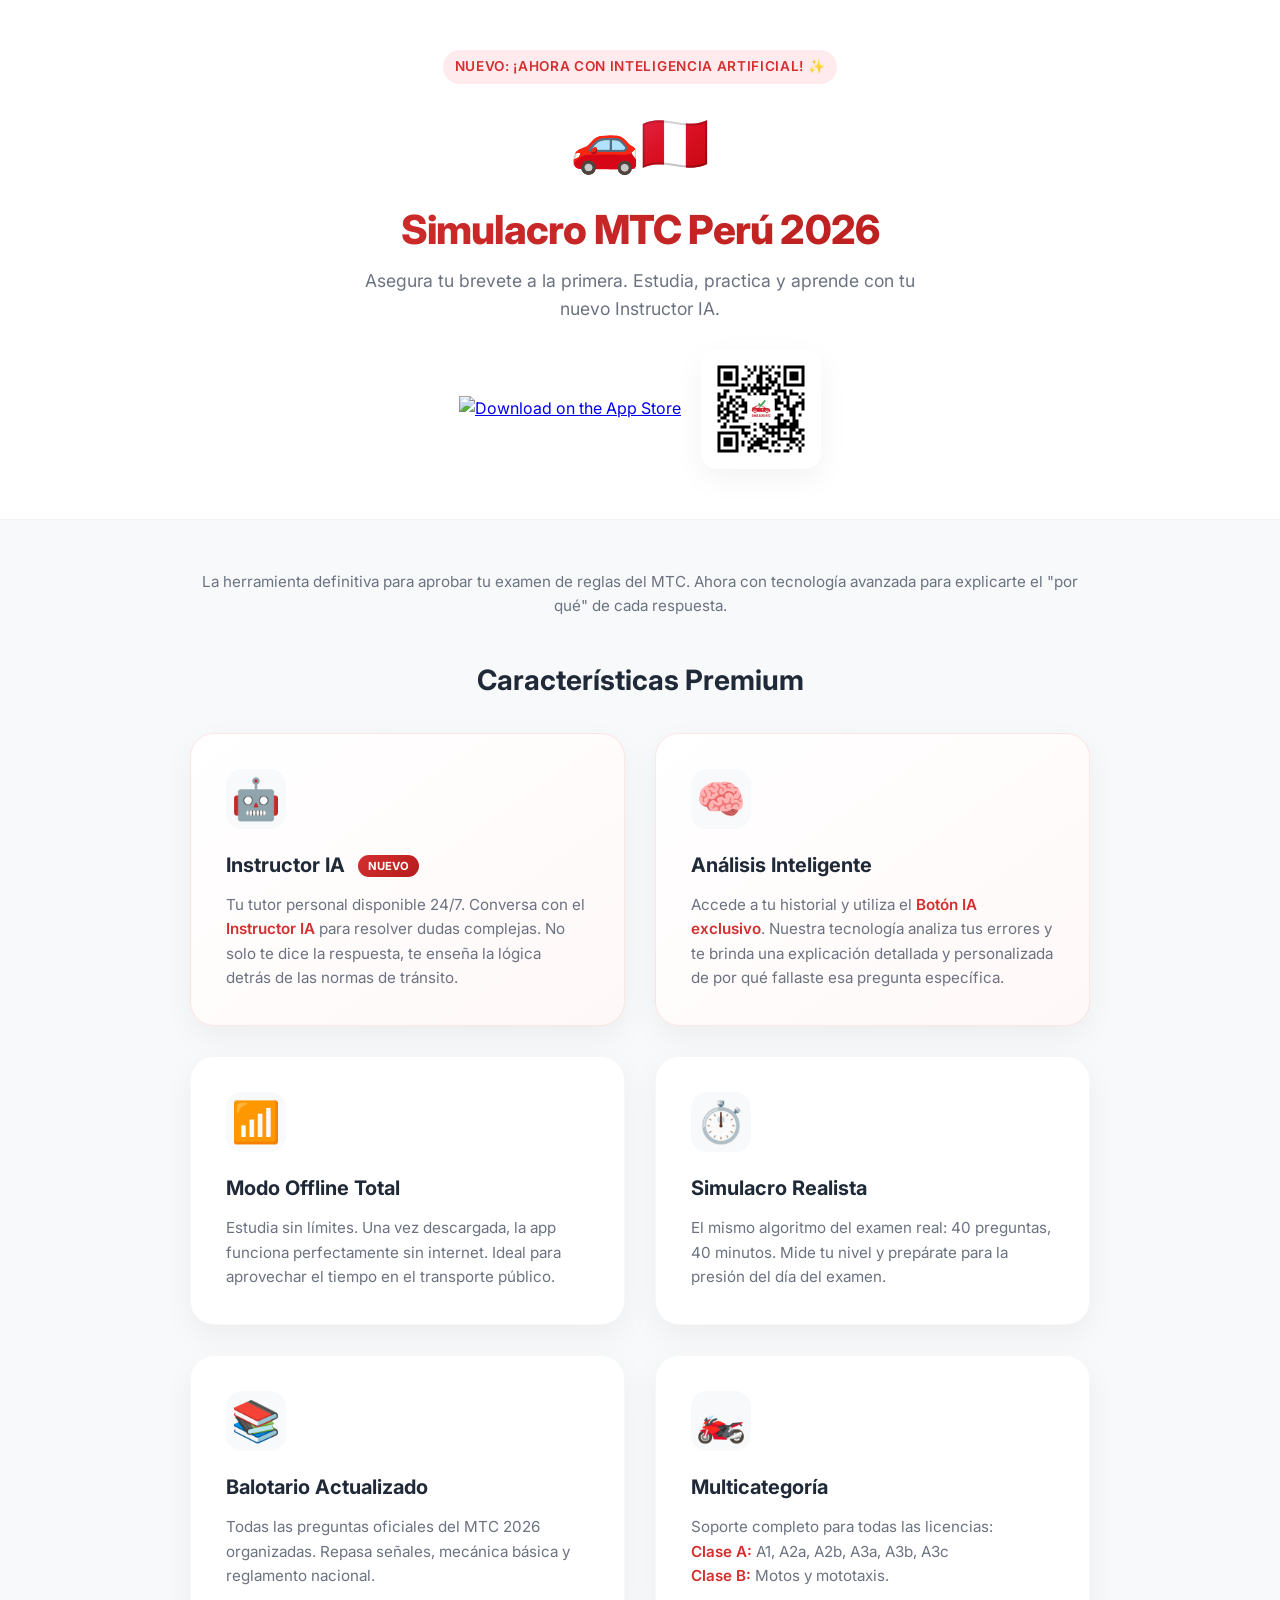
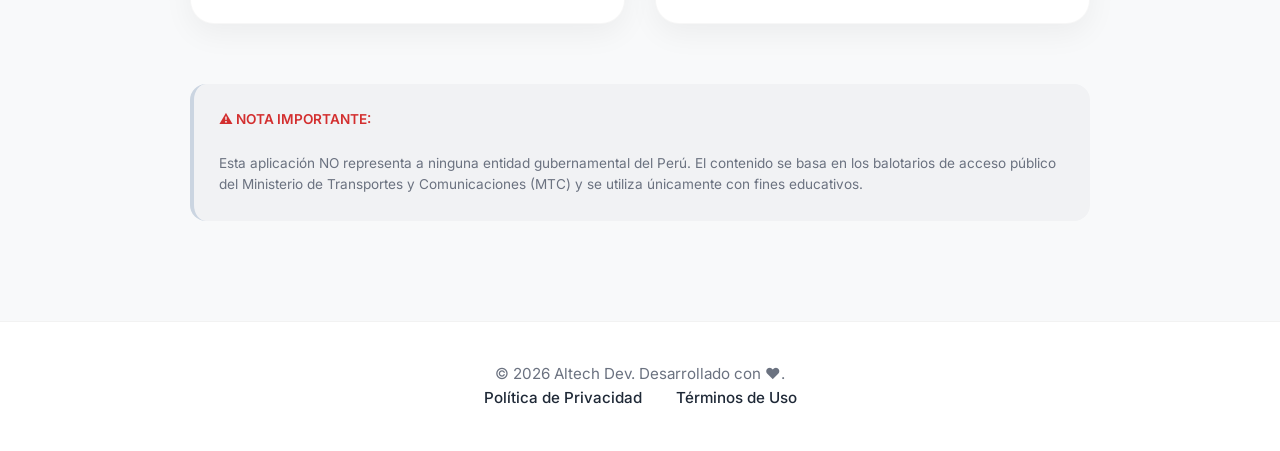
==== commit 2577f0cf: "Update copyright year to 2026" ====
--- a/index.html
+++ b/index.html
@@ -388,7 +388,7 @@
     </div>
 
     <footer>
-        <p>&copy; 2025 Altech Dev. Desarrollado con ❤️.</p>
+        <p>&copy; 2026 Altech Dev. Desarrollado con ❤️.</p>
         <p>
             <a href="https://sites.google.com/view/policitadeprivacidad/p%C3%A1gina-principal">Política de
                 Privacidad</a>
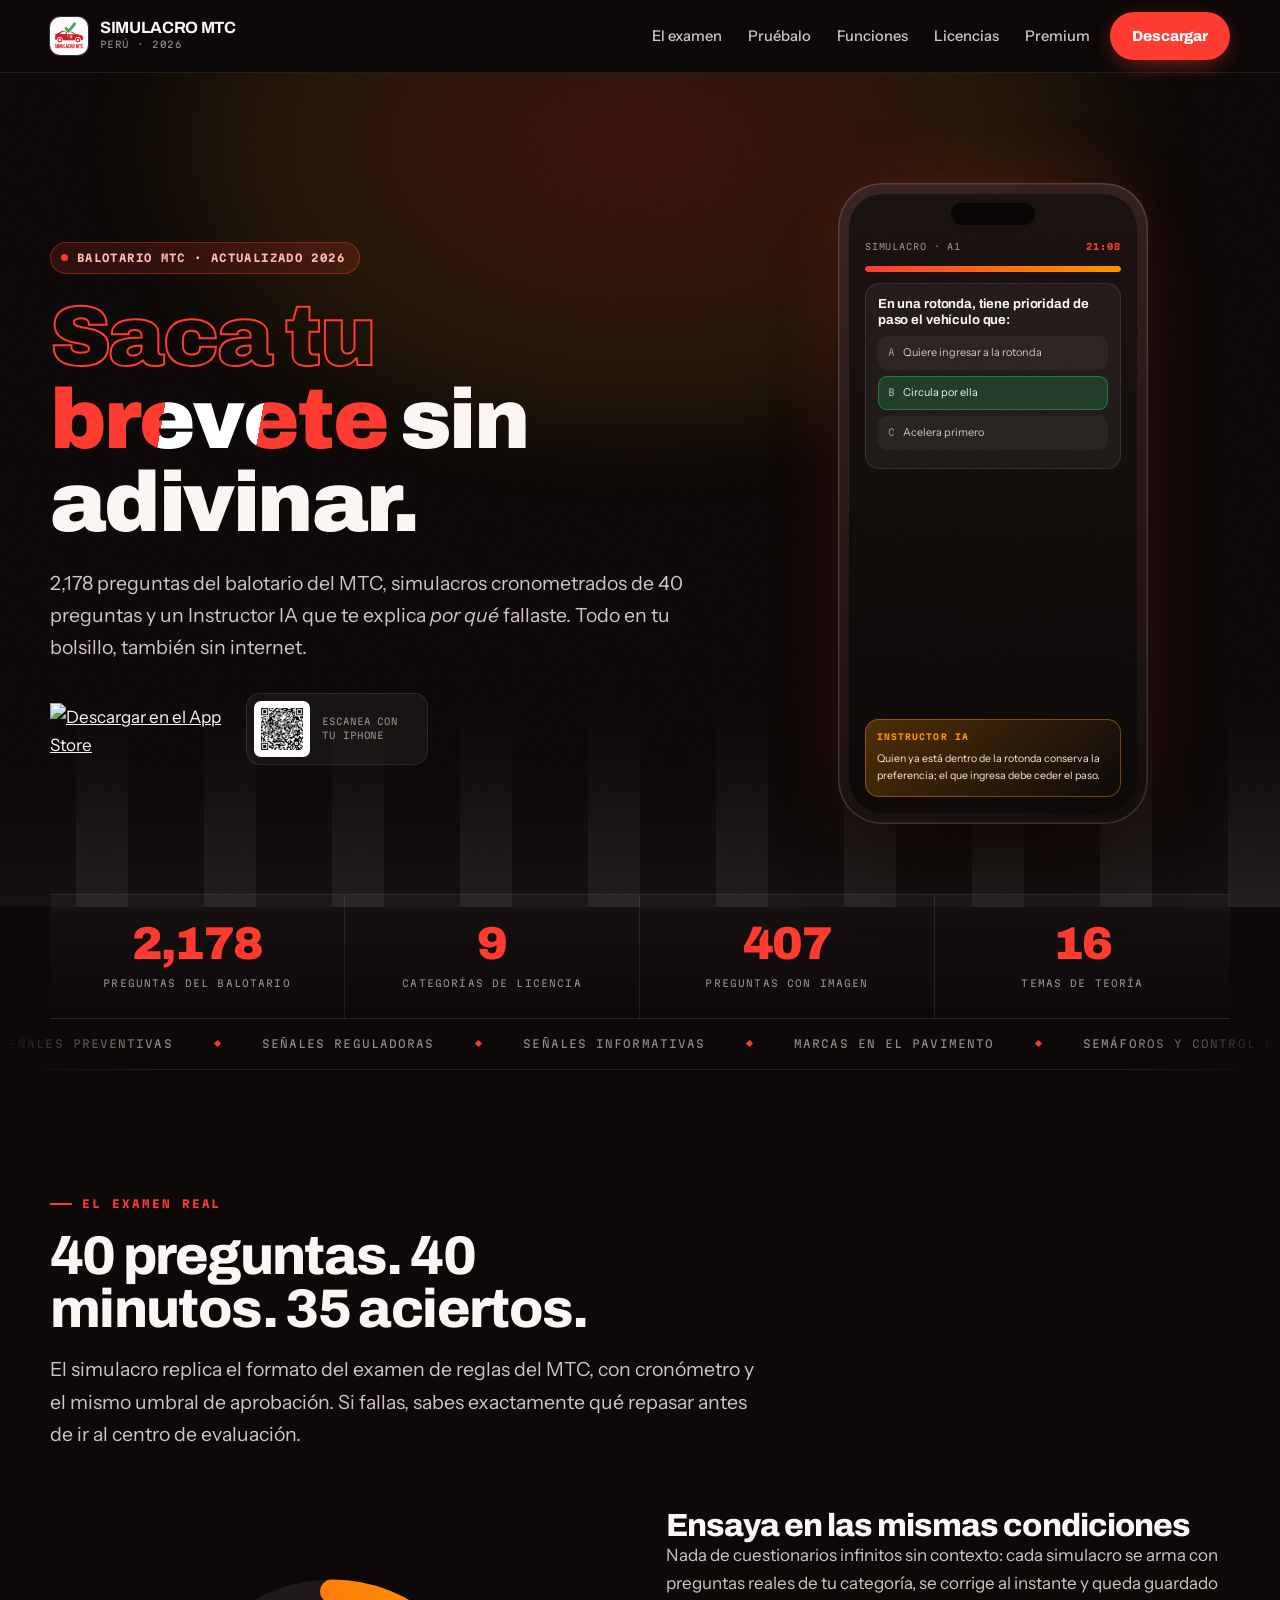
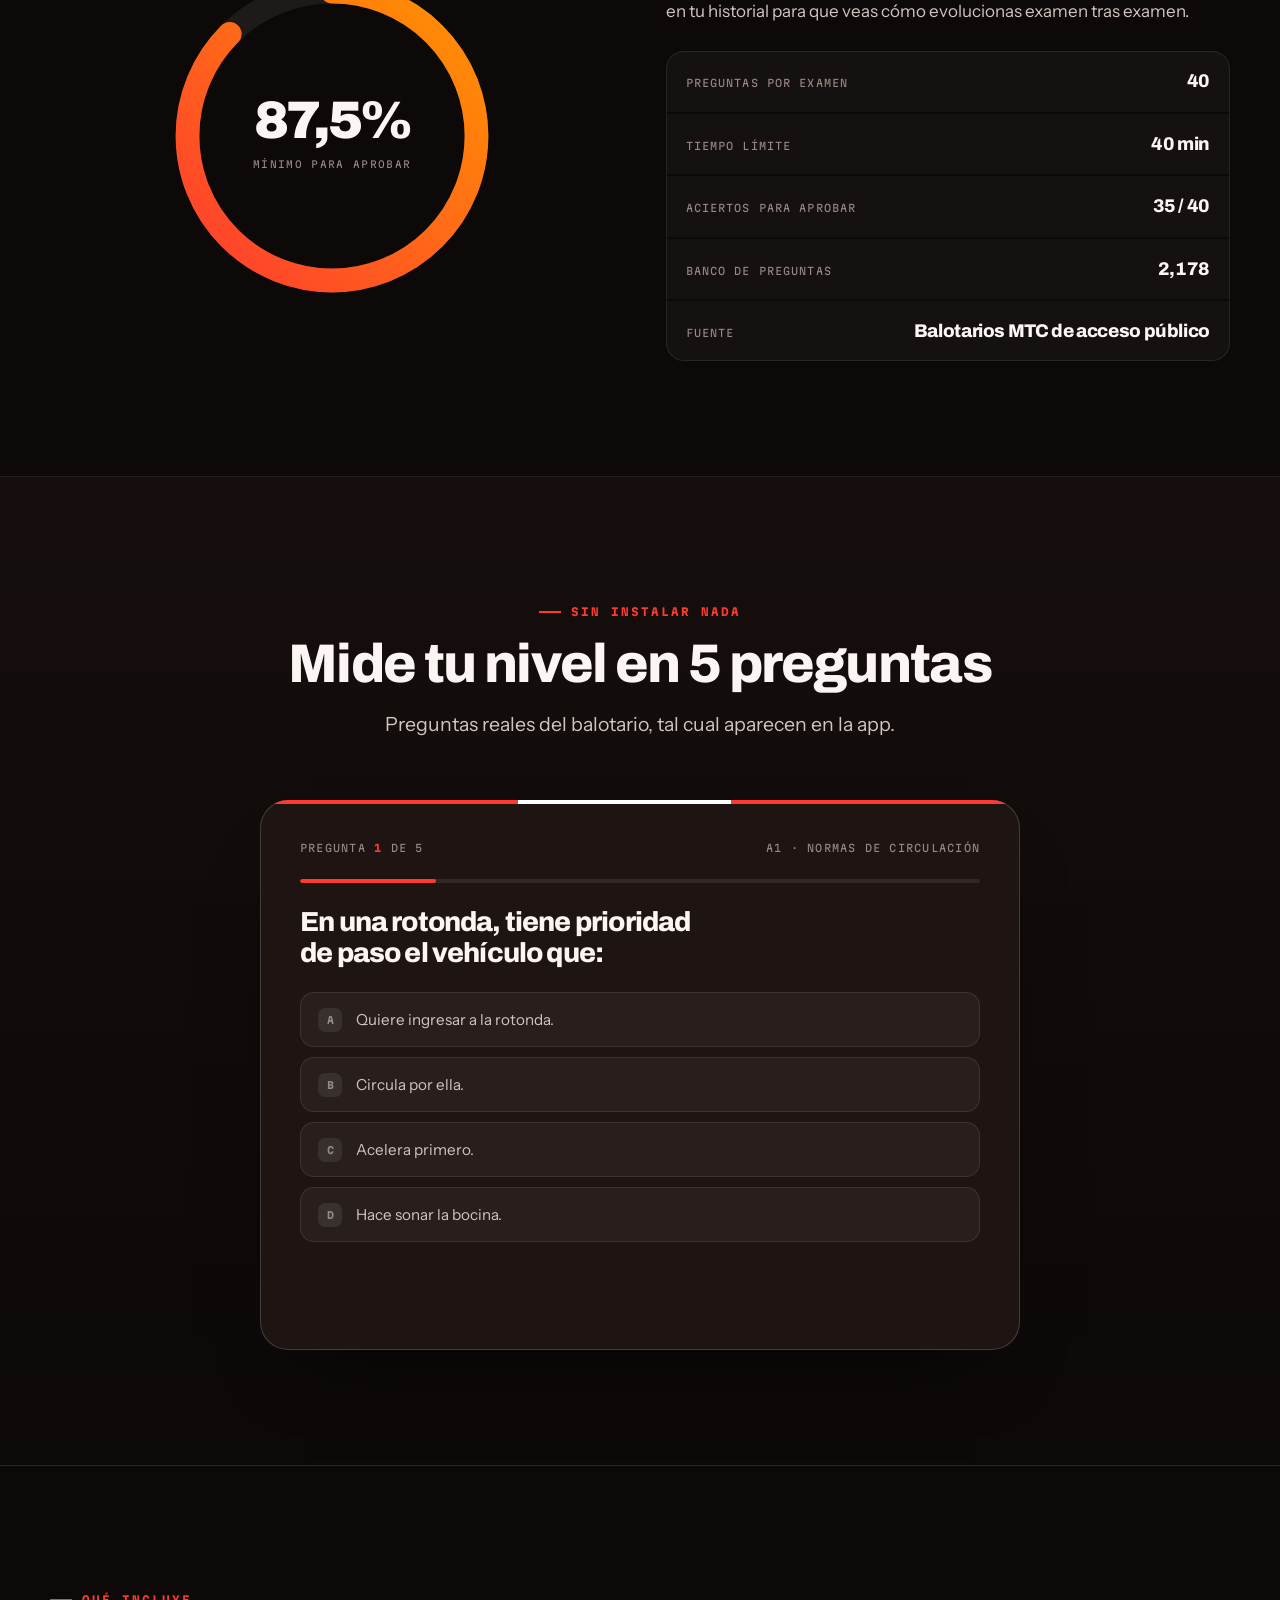
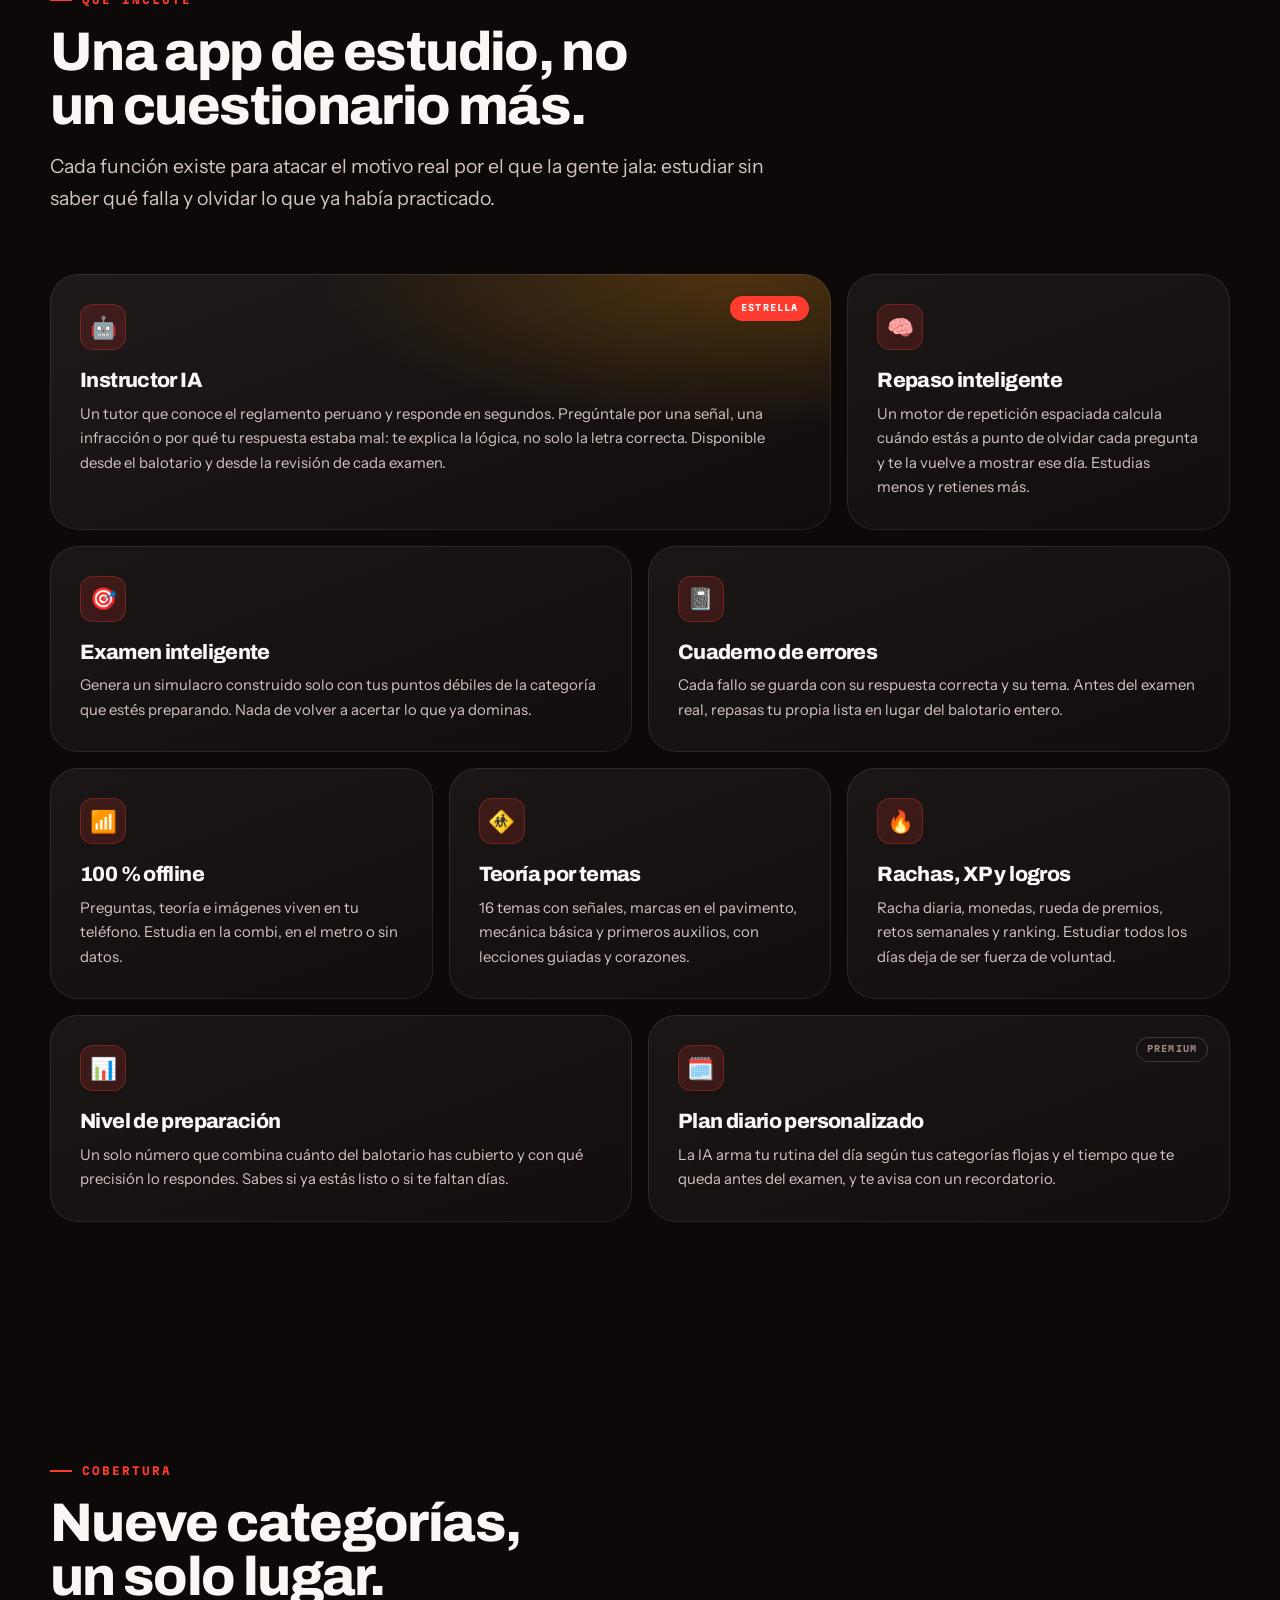
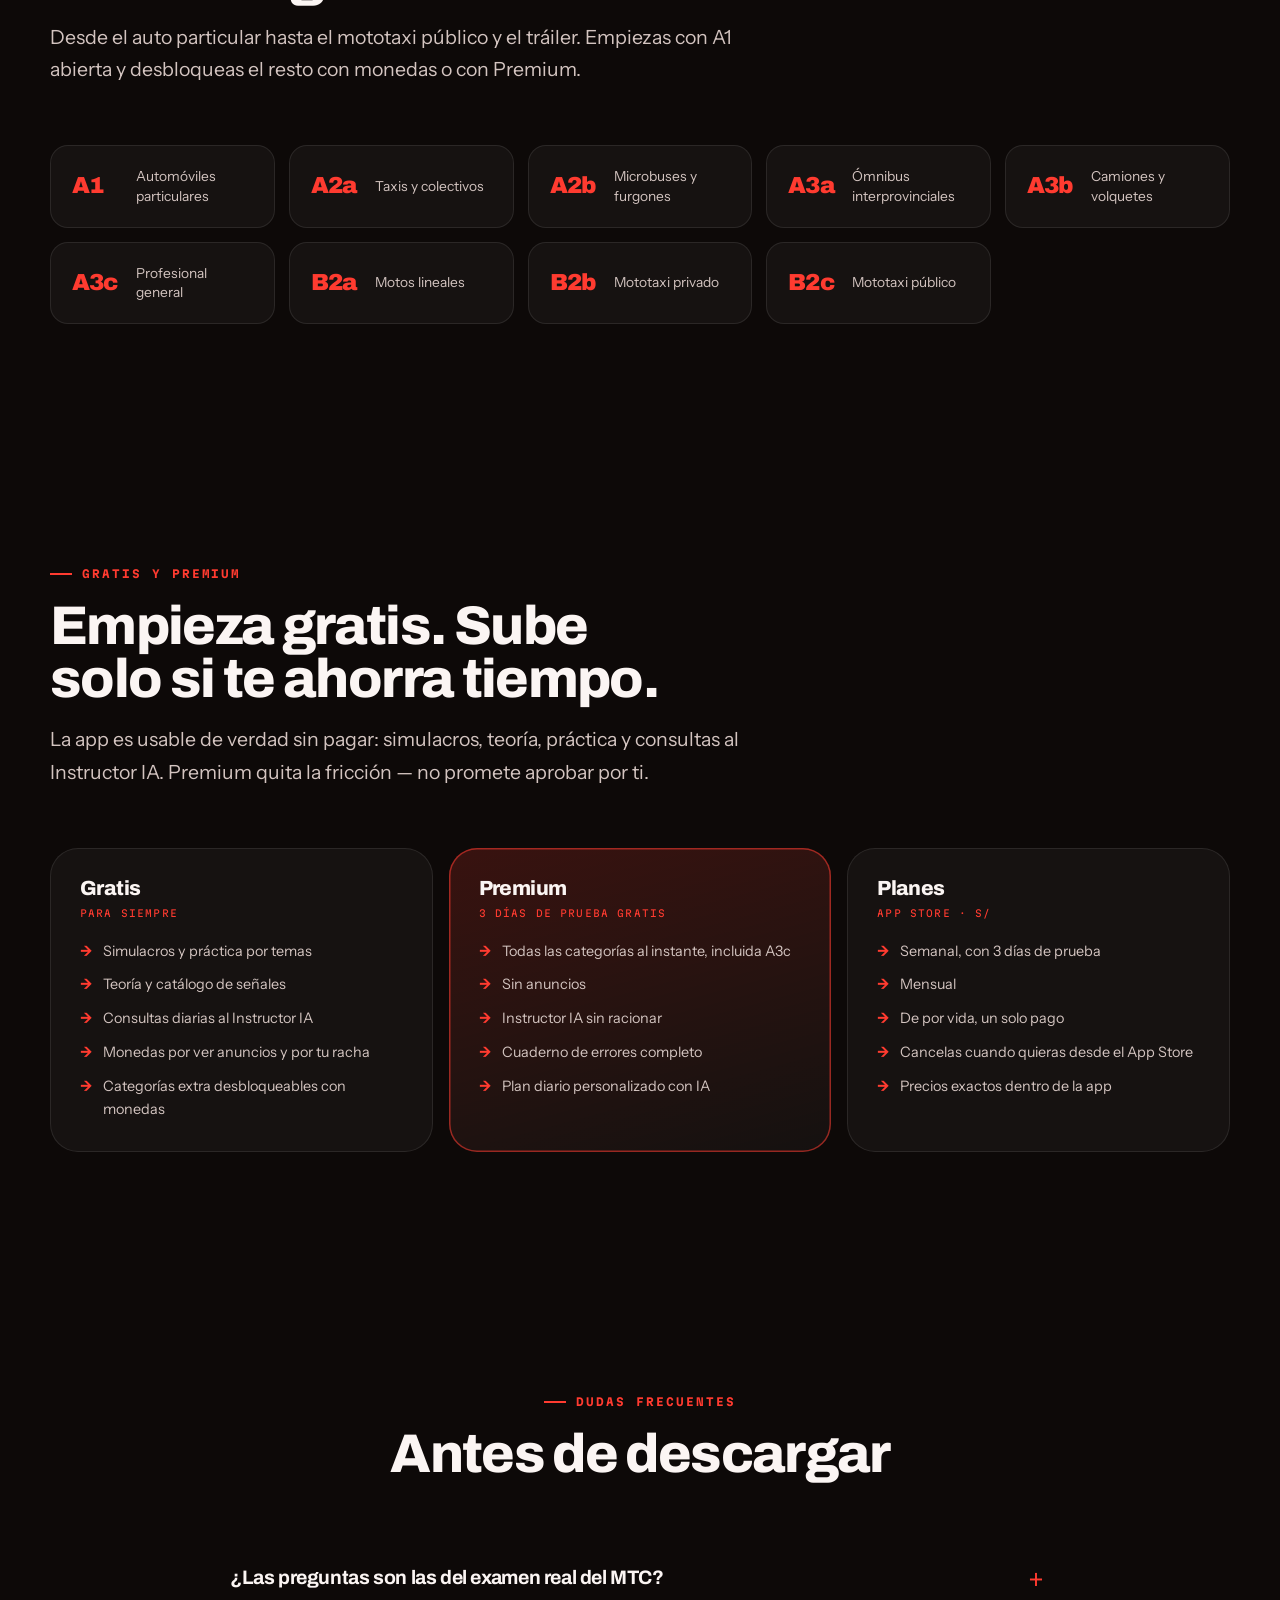
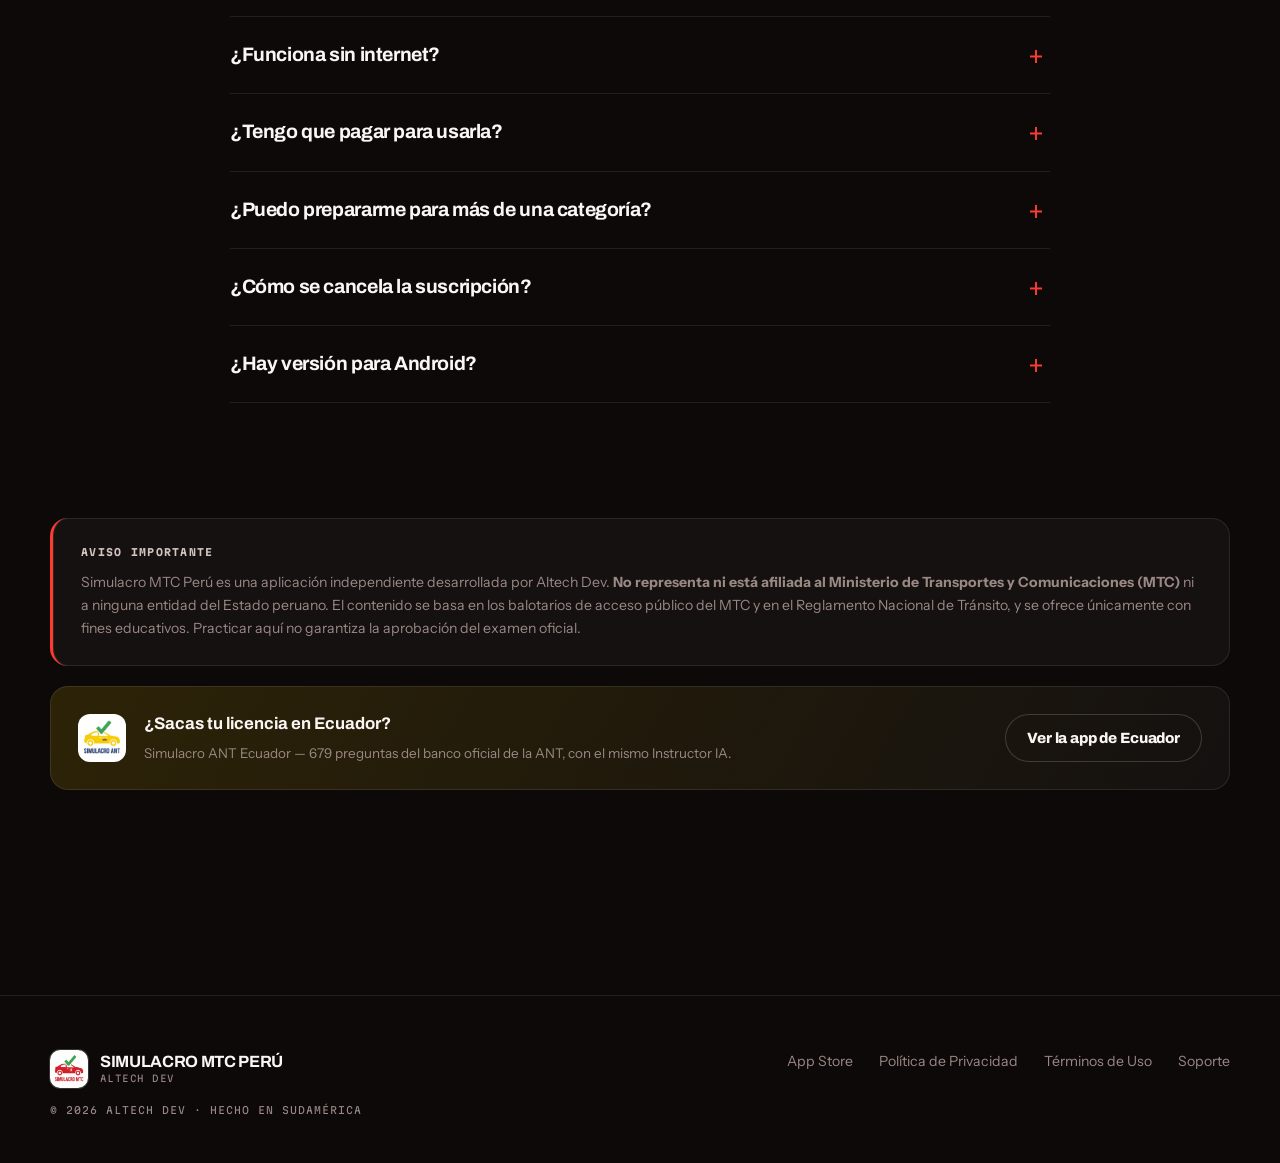
==== commit e1ff0b8b: "Add Terms of Use page for Simulacro MTC Perú application" ====
--- a/index.html
+++ b/index.html
@@ -1,401 +1,1945 @@
 <!DOCTYPE html>
-<html lang="es">
+<html lang="es-PE">
 
 <head>
-    <meta charset="UTF-8">
-    <meta name="viewport" content="width=device-width, initial-scale=1.0">
-    <title>Simulacro MTC Perú 2026 - App Oficial con IA</title>
-    <link rel="preconnect" href="https://fonts.googleapis.com">
-    <link rel="preconnect" href="https://fonts.gstatic.com" crossorigin>
-    <link href="https://fonts.googleapis.com/css2?family=Inter:wght@300;400;600;800&display=swap" rel="stylesheet">
-    <style>
-        :root {
-            --primary-gradient: linear-gradient(135deg, #d32f2f 0%, #b71c1c 100%);
-            --primary-color: #d32f2f;
-            --accent-color: #ffc107;
-            --bg-color: #f8f9fa;
-            --text-main: #1f2937;
-            --text-muted: #6b7280;
-            --card-shadow: 0 10px 30px rgba(0, 0, 0, 0.05);
-            --card-shadow-hover: 0 20px 40px rgba(0, 0, 0, 0.1);
+  <meta charset="UTF-8">
+  <meta name="viewport" content="width=device-width, initial-scale=1.0">
+  <title>Simulacro MTC Perú 2026 — Examen de reglas para tu brevete con Instructor IA</title>
+  <meta name="description"
+    content="Practica el examen de reglas del MTC con 2178 preguntas del balotario oficial, simulacros de 40 preguntas en 40 minutos, repaso inteligente e Instructor IA. Gratis para iPhone y iPad.">
+  <meta name="theme-color" content="#0D0908">
+  <link rel="canonical" href="https://zeytx.github.io/simulacro-mtc-web/">
+
+  <meta property="og:type" content="website">
+  <meta property="og:title" content="Simulacro MTC Perú — Aprueba tu examen de reglas">
+  <meta property="og:description"
+    content="2178 preguntas del balotario MTC, simulacros cronometrados, repaso inteligente e Instructor IA. Descarga gratis.">
+  <meta property="og:image" content="https://zeytx.github.io/simulacro-mtc-web/assets/og-image.png">
+  <meta property="og:locale" content="es_PE">
+  <meta name="twitter:card" content="summary_large_image">
+
+  <link rel="icon" type="image/png" href="assets/favicon.png">
+  <link rel="apple-touch-icon" href="assets/apple-touch-icon.png">
+
+  <link rel="preconnect" href="https://fonts.googleapis.com">
+  <link rel="preconnect" href="https://fonts.gstatic.com" crossorigin>
+  <link
+    href="https://fonts.googleapis.com/css2?family=Archivo:wght@400..900&family=Instrument+Sans:wght@400;500;600&family=Martian+Mono:wght@500;700&display=swap"
+    rel="stylesheet">
+
+  <style>
+    /* ============================================================
+       SIMULACRO MTC PERÚ — sistema visual "señalética nocturna"
+       Base: asfalto cálido · Acento: rojo señal
+       Hermana de simulacro-anc-web (Ecuador), misma retícula
+       ============================================================ */
+
+    :root {
+      --ink: #0d0908;
+      --ink-2: #150e0c;
+      --ink-3: #1e1513;
+      --line: rgba(255, 255, 255, .09);
+      --line-strong: rgba(255, 255, 255, .17);
+
+      --accent: #ff3b30;
+      --accent-soft: #ffb8b3;
+      --amber: #ff9500;
+      --deep: #b91c1c;
+      --green: #22c55e;
+
+      --fg: #fbf5f3;
+      --fg-2: #d3c4c0;
+      --fg-3: #9a8884;
+
+      --display: 'Archivo', 'Arial Black', sans-serif;
+      --body: 'Instrument Sans', system-ui, sans-serif;
+      --mono: 'Martian Mono', ui-monospace, monospace;
+
+      --r: 18px;
+      --r-lg: 28px;
+      --maxw: 1180px;
+
+      --grain: url("data:image/svg+xml,%3Csvg xmlns='http://www.w3.org/2000/svg' width='200' height='200'%3E%3Cfilter id='n'%3E%3CfeTurbulence type='fractalNoise' baseFrequency='0.85' numOctaves='4' stitchTiles='stitch'/%3E%3C/filter%3E%3Crect width='200' height='200' filter='url(%23n)' opacity='0.5'/%3E%3C/svg%3E");
+    }
+
+    *,
+    *::before,
+    *::after {
+      box-sizing: border-box;
+    }
+
+    html {
+      scroll-behavior: smooth;
+      scroll-padding-top: 88px;
+    }
+
+    body {
+      margin: 0;
+      background: var(--ink);
+      color: var(--fg);
+      font-family: var(--body);
+      font-size: 17px;
+      line-height: 1.65;
+      -webkit-font-smoothing: antialiased;
+      overflow-x: hidden;
+    }
+
+    body::after {
+      content: '';
+      position: fixed;
+      inset: 0;
+      background-image: var(--grain);
+      opacity: .05;
+      pointer-events: none;
+      mix-blend-mode: overlay;
+      z-index: 999;
+    }
+
+    img {
+      max-width: 100%;
+      display: block;
+    }
+
+    [hidden] {
+      display: none !important;
+    }
+
+    a {
+      color: inherit;
+    }
+
+    ::selection {
+      background: var(--accent);
+      color: #fff;
+    }
+
+    :focus-visible {
+      outline: 3px solid var(--accent);
+      outline-offset: 3px;
+      border-radius: 4px;
+    }
+
+    .wrap {
+      width: min(100% - 40px, var(--maxw));
+      margin-inline: auto;
+    }
+
+    /* ---------- Tipografía ---------- */
+    h1,
+    h2,
+    h3,
+    h4 {
+      font-family: var(--display);
+      font-weight: 800;
+      letter-spacing: -.03em;
+      line-height: .98;
+      margin: 0;
+      text-wrap: balance;
+    }
+
+    .eyebrow {
+      font-family: var(--mono);
+      font-size: .68rem;
+      font-weight: 700;
+      letter-spacing: .18em;
+      text-transform: uppercase;
+      color: var(--accent);
+      display: inline-flex;
+      align-items: center;
+      gap: 10px;
+    }
+
+    .eyebrow::before {
+      content: '';
+      width: 22px;
+      height: 2px;
+      background: var(--accent);
+    }
+
+    p {
+      margin: 0 0 1em;
+      color: var(--fg-2);
+    }
+
+    .lead {
+      font-size: clamp(1.05rem, 1.6vw, 1.22rem);
+      color: var(--fg-2);
+      max-width: 62ch;
+    }
+
+    /* ---------- Nav ---------- */
+    header.nav {
+      position: sticky;
+      top: 0;
+      z-index: 100;
+      backdrop-filter: blur(18px) saturate(160%);
+      background: color-mix(in srgb, var(--ink) 82%, transparent);
+      border-bottom: 1px solid var(--line);
+    }
+
+    .nav-in {
+      display: flex;
+      align-items: center;
+      gap: 20px;
+      height: 72px;
+    }
+
+    .brand {
+      display: flex;
+      align-items: center;
+      gap: 12px;
+      text-decoration: none;
+      margin-right: auto;
+    }
+
+    .brand img {
+      width: 38px;
+      height: 38px;
+      border-radius: 10px;
+      box-shadow: 0 0 0 1px var(--line-strong);
+    }
+
+    .brand b {
+      font-family: var(--display);
+      color: var(--fg);
+      font-size: 1.02rem;
+      letter-spacing: -.02em;
+      display: block;
+      line-height: 1.1;
+    }
+
+    .brand span {
+      font-family: var(--mono);
+      font-size: .58rem;
+      letter-spacing: .16em;
+      color: var(--fg-3);
+      text-transform: uppercase;
+    }
+
+    .nav-links {
+      display: flex;
+      gap: 26px;
+    }
+
+    .nav-links a {
+      text-decoration: none;
+      font-size: .92rem;
+      font-weight: 500;
+      color: var(--fg-2);
+      position: relative;
+      padding: 4px 0;
+      transition: color .2s;
+    }
+
+    .nav-links a::after {
+      content: '';
+      position: absolute;
+      left: 0;
+      bottom: 0;
+      height: 2px;
+      width: 0;
+      background: var(--accent);
+      transition: width .28s cubic-bezier(.2, .8, .3, 1);
+    }
+
+    .nav-links a:hover {
+      color: var(--fg);
+    }
+
+    .nav-links a:hover::after {
+      width: 100%;
+    }
+
+    .btn {
+      --btn-bg: var(--accent);
+      --btn-fg: #fff;
+      display: inline-flex;
+      align-items: center;
+      gap: 9px;
+      background: var(--btn-bg);
+      color: var(--btn-fg);
+      text-decoration: none;
+      font-family: var(--display);
+      font-weight: 800;
+      font-size: .93rem;
+      letter-spacing: -.01em;
+      padding: 12px 22px;
+      border-radius: 100px;
+      border: 0;
+      cursor: pointer;
+      white-space: nowrap;
+      transition: transform .25s cubic-bezier(.2, .8, .3, 1), box-shadow .25s;
+      box-shadow: 0 6px 24px -8px color-mix(in srgb, var(--accent) 75%, transparent);
+    }
+
+    .btn:hover {
+      transform: translateY(-2px);
+      box-shadow: 0 14px 34px -10px color-mix(in srgb, var(--accent) 90%, transparent);
+    }
+
+    .btn.ghost {
+      --btn-bg: transparent;
+      --btn-fg: var(--fg);
+      box-shadow: inset 0 0 0 1px var(--line-strong);
+    }
+
+    .btn.ghost:hover {
+      box-shadow: inset 0 0 0 1px var(--accent);
+    }
+
+    /* ---------- Hero ---------- */
+    .hero {
+      position: relative;
+      padding: clamp(56px, 9vw, 110px) 0 0;
+      overflow: hidden;
+    }
+
+    .hero::before {
+      content: '';
+      position: absolute;
+      top: -280px;
+      left: 50%;
+      translate: -50% 0;
+      width: 1100px;
+      height: 700px;
+      background: radial-gradient(ellipse at center, rgba(255, 59, 48, .20), rgba(255, 149, 0, .10) 44%, transparent 70%);
+      filter: blur(20px);
+      pointer-events: none;
+    }
+
+    .hero::after {
+      content: '';
+      position: absolute;
+      inset: auto 0 112px;
+      height: 220px;
+      background:
+        repeating-linear-gradient(90deg, transparent 0 76px, rgba(255, 255, 255, .055) 76px 128px),
+        linear-gradient(to top, rgba(255, 255, 255, .035), transparent);
+      mask-image: linear-gradient(to top, #000, transparent);
+      pointer-events: none;
+    }
+
+    .hero-in {
+      position: relative;
+      z-index: 2;
+      display: grid;
+      grid-template-columns: 1.15fr .85fr;
+      gap: clamp(28px, 5vw, 70px);
+      align-items: center;
+      padding-bottom: 70px;
+    }
+
+    .pill {
+      display: inline-flex;
+      align-items: center;
+      gap: 9px;
+      font-family: var(--mono);
+      font-size: .66rem;
+      font-weight: 700;
+      letter-spacing: .13em;
+      text-transform: uppercase;
+      padding: 7px 15px 7px 11px;
+      border-radius: 100px;
+      background: color-mix(in srgb, var(--accent) 14%, transparent);
+      color: var(--accent-soft);
+      box-shadow: inset 0 0 0 1px color-mix(in srgb, var(--accent) 36%, transparent);
+    }
+
+    .pill i {
+      width: 7px;
+      height: 7px;
+      border-radius: 50%;
+      background: var(--accent);
+      animation: ping 2.4s infinite;
+    }
+
+    @keyframes ping {
+
+      0%,
+      100% {
+        box-shadow: 0 0 0 0 color-mix(in srgb, var(--accent) 60%, transparent);
+      }
+
+      50% {
+        box-shadow: 0 0 0 7px transparent;
+      }
+    }
+
+    h1 {
+      font-size: clamp(2.9rem, 7.4vw, 5.3rem);
+      margin: 22px 0 0;
+      font-weight: 900;
+    }
+
+    h1 .stroke {
+      color: transparent;
+      -webkit-text-stroke: 2px var(--accent);
+      display: block;
+    }
+
+    h1 .flag {
+      display: inline-block;
+      background: linear-gradient(100deg, var(--accent) 0 34%, #fff 34% 62%, var(--accent) 62%);
+      -webkit-background-clip: text;
+      background-clip: text;
+      color: transparent;
+    }
+
+    .hero p.lead {
+      margin-top: 22px;
+    }
+
+    .cta-row {
+      display: flex;
+      align-items: center;
+      gap: 16px;
+      flex-wrap: wrap;
+      margin-top: 30px;
+    }
+
+    .store-badge img {
+      height: 52px;
+      width: auto;
+      transition: transform .28s cubic-bezier(.2, .8, .3, 1);
+    }
+
+    .store-badge:hover img {
+      transform: scale(1.05);
+    }
+
+    .qr {
+      display: flex;
+      align-items: center;
+      gap: 12px;
+      padding: 8px 14px 8px 8px;
+      border-radius: 14px;
+      background: rgba(255, 255, 255, .04);
+      box-shadow: inset 0 0 0 1px var(--line);
+    }
+
+    .qr img {
+      width: 56px;
+      height: 56px;
+      border-radius: 7px;
+      background: #fff;
+      padding: 3px;
+    }
+
+    .qr span {
+      font-family: var(--mono);
+      font-size: .58rem;
+      letter-spacing: .1em;
+      text-transform: uppercase;
+      color: var(--fg-3);
+      max-width: 92px;
+      line-height: 1.5;
+    }
+
+    /* Teléfono */
+    .device {
+      position: relative;
+      justify-self: center;
+      width: min(310px, 82vw);
+      aspect-ratio: 9/18.6;
+      border-radius: 44px;
+      background: linear-gradient(160deg, #392320, #140d0c);
+      box-shadow:
+        inset 0 0 0 1.5px rgba(255, 255, 255, .14),
+        0 50px 90px -40px #000,
+        0 0 90px -30px rgba(255, 59, 48, .40);
+      padding: 11px;
+      animation: bob 7s ease-in-out infinite;
+    }
+
+    @keyframes bob {
+
+      0%,
+      100% {
+        transform: translateY(0) rotate(-1.2deg);
+      }
+
+      50% {
+        transform: translateY(-16px) rotate(1.2deg);
+      }
+    }
+
+    .device::before {
+      content: '';
+      position: absolute;
+      top: 20px;
+      left: 50%;
+      translate: -50% 0;
+      width: 84px;
+      height: 22px;
+      background: #080504;
+      border-radius: 100px;
+      z-index: 3;
+    }
+
+    .screen {
+      height: 100%;
+      border-radius: 34px;
+      background: linear-gradient(180deg, #1a1211, #0d0908);
+      overflow: hidden;
+      display: flex;
+      flex-direction: column;
+      padding: 46px 16px 16px;
+      gap: 11px;
+    }
+
+    .scr-top {
+      display: flex;
+      justify-content: space-between;
+      align-items: center;
+      font-family: var(--mono);
+      font-size: .55rem;
+      letter-spacing: .1em;
+      color: var(--fg-3);
+      text-transform: uppercase;
+    }
+
+    .scr-top b {
+      color: var(--accent);
+    }
+
+    .scr-card {
+      background: rgba(255, 255, 255, .05);
+      border-radius: 14px;
+      padding: 13px;
+      box-shadow: inset 0 0 0 1px var(--line);
+    }
+
+    .scr-card h5 {
+      margin: 0 0 8px;
+      font-family: var(--display);
+      font-size: .82rem;
+      font-weight: 700;
+      letter-spacing: -.01em;
+      line-height: 1.25;
+    }
+
+    .scr-opt {
+      font-size: .68rem;
+      color: var(--fg-2);
+      padding: 8px 10px;
+      border-radius: 9px;
+      background: rgba(255, 255, 255, .04);
+      margin-bottom: 6px;
+      display: flex;
+      gap: 8px;
+      align-items: center;
+    }
+
+    .scr-opt.ok {
+      background: color-mix(in srgb, var(--green) 20%, transparent);
+      color: #d7ffe6;
+      box-shadow: inset 0 0 0 1px color-mix(in srgb, var(--green) 45%, transparent);
+    }
+
+    .scr-opt em {
+      font-family: var(--mono);
+      font-style: normal;
+      font-size: .6rem;
+      opacity: .6;
+    }
+
+    .scr-bar {
+      height: 6px;
+      border-radius: 100px;
+      background: rgba(255, 255, 255, .08);
+      overflow: hidden;
+    }
+
+    .scr-bar i {
+      display: block;
+      height: 100%;
+      background: linear-gradient(90deg, var(--accent), var(--amber));
+      border-radius: inherit;
+      animation: fill 3.4s cubic-bezier(.2, .8, .3, 1) infinite alternate;
+    }
+
+    @keyframes fill {
+      from {
+        width: 34%;
+      }
+
+      to {
+        width: 84%;
+      }
+    }
+
+    .scr-ai {
+      margin-top: auto;
+      background: linear-gradient(135deg, color-mix(in srgb, var(--amber) 26%, transparent), transparent);
+      border-radius: 14px;
+      padding: 12px;
+      font-size: .66rem;
+      color: #ffe8cd;
+      box-shadow: inset 0 0 0 1px color-mix(in srgb, var(--amber) 40%, transparent);
+    }
+
+    .scr-ai b {
+      display: block;
+      font-family: var(--mono);
+      font-size: .52rem;
+      letter-spacing: .13em;
+      text-transform: uppercase;
+      color: var(--amber);
+      margin-bottom: 5px;
+    }
+
+    /* ---------- Cinta de datos ---------- */
+    .stats {
+      position: relative;
+      z-index: 3;
+      display: grid;
+      grid-template-columns: repeat(4, 1fr);
+      border-top: 1px solid var(--line);
+      border-bottom: 1px solid var(--line);
+      background: linear-gradient(180deg, rgba(255, 255, 255, .035), transparent);
+    }
+
+    .stat {
+      padding: 26px 18px;
+      text-align: center;
+      border-right: 1px solid var(--line);
+    }
+
+    .stat:last-child {
+      border-right: 0;
+    }
+
+    .stat b {
+      display: block;
+      font-family: var(--display);
+      font-size: clamp(1.9rem, 3.6vw, 2.9rem);
+      font-weight: 900;
+      letter-spacing: -.04em;
+      color: var(--accent);
+      line-height: 1;
+    }
+
+    .stat span {
+      font-family: var(--mono);
+      font-size: .6rem;
+      letter-spacing: .12em;
+      text-transform: uppercase;
+      color: var(--fg-3);
+      display: block;
+      margin-top: 9px;
+    }
+
+    /* ---------- Marquesina ---------- */
+    .marquee {
+      overflow: hidden;
+      padding: 16px 0;
+      border-bottom: 1px solid var(--line);
+      -webkit-mask-image: linear-gradient(90deg, transparent, #000 12%, #000 88%, transparent);
+      mask-image: linear-gradient(90deg, transparent, #000 12%, #000 88%, transparent);
+    }
+
+    .marquee ul {
+      display: flex;
+      gap: 42px;
+      list-style: none;
+      margin: 0;
+      padding: 0;
+      width: max-content;
+      animation: slide 52s linear infinite;
+    }
+
+    .marquee li {
+      font-family: var(--mono);
+      font-size: .68rem;
+      letter-spacing: .1em;
+      text-transform: uppercase;
+      color: var(--fg-3);
+      display: flex;
+      align-items: center;
+      gap: 42px;
+      white-space: nowrap;
+    }
+
+    .marquee li::after {
+      content: '';
+      width: 5px;
+      height: 5px;
+      background: var(--accent);
+      rotate: 45deg;
+    }
+
+    @keyframes slide {
+      to {
+        transform: translateX(-50%);
+      }
+    }
+
+    /* ---------- Secciones ---------- */
+    section {
+      padding: clamp(64px, 9vw, 118px) 0;
+      position: relative;
+    }
+
+    .sec-head {
+      max-width: 720px;
+      margin-bottom: clamp(36px, 5vw, 60px);
+    }
+
+    .sec-head h2 {
+      font-size: clamp(2rem, 4.6vw, 3.4rem);
+      margin: 16px 0 18px;
+    }
+
+    .exam {
+      display: grid;
+      grid-template-columns: 1fr 1fr;
+      gap: clamp(24px, 4vw, 56px);
+      align-items: center;
+    }
+
+    .gauge {
+      position: relative;
+      aspect-ratio: 1;
+      width: min(340px, 78vw);
+      margin-inline: auto;
+      display: grid;
+      place-items: center;
+    }
+
+    .gauge svg {
+      position: absolute;
+      inset: 0;
+      rotate: -90deg;
+    }
+
+    .gauge circle {
+      fill: none;
+      stroke-width: 14;
+      stroke-linecap: round;
+    }
+
+    .gauge .track {
+      stroke: rgba(255, 255, 255, .07);
+    }
+
+    .gauge .val {
+      stroke: url(#gg);
+      stroke-dasharray: 534;
+      stroke-dashoffset: 534;
+      transition: stroke-dashoffset 1.6s cubic-bezier(.2, .8, .3, 1);
+    }
+
+    .is-in .gauge .val {
+      stroke-dashoffset: 67;
+    }
+
+    .gauge-txt {
+      text-align: center;
+      z-index: 2;
+    }
+
+    .gauge-txt b {
+      font-family: var(--display);
+      font-size: 3.3rem;
+      font-weight: 900;
+      letter-spacing: -.05em;
+      display: block;
+      line-height: 1;
+    }
+
+    .gauge-txt span {
+      font-family: var(--mono);
+      font-size: .6rem;
+      letter-spacing: .14em;
+      text-transform: uppercase;
+      color: var(--fg-3);
+    }
+
+    .spec {
+      list-style: none;
+      padding: 0;
+      margin: 26px 0 0;
+      display: grid;
+      gap: 2px;
+      border-radius: var(--r);
+      overflow: hidden;
+      box-shadow: inset 0 0 0 1px var(--line);
+    }
+
+    .spec li {
+      display: flex;
+      justify-content: space-between;
+      align-items: baseline;
+      gap: 16px;
+      padding: 15px 20px;
+      background: rgba(255, 255, 255, .03);
+    }
+
+    .spec li span {
+      font-family: var(--mono);
+      font-size: .64rem;
+      letter-spacing: .11em;
+      text-transform: uppercase;
+      color: var(--fg-3);
+    }
+
+    .spec li b {
+      font-family: var(--display);
+      font-size: 1.15rem;
+      font-weight: 800;
+      letter-spacing: -.02em;
+    }
+
+    /* ---------- Demo quiz ---------- */
+    .demo {
+      background: linear-gradient(180deg, var(--ink-2), var(--ink));
+      border-top: 1px solid var(--line);
+      border-bottom: 1px solid var(--line);
+    }
+
+    .quiz {
+      max-width: 760px;
+      margin-inline: auto;
+      background: var(--ink-3);
+      border-radius: var(--r-lg);
+      padding: clamp(24px, 4vw, 40px);
+      box-shadow: inset 0 0 0 1px var(--line-strong), 0 40px 80px -50px #000;
+      position: relative;
+      overflow: hidden;
+    }
+
+    .quiz::before {
+      content: '';
+      position: absolute;
+      inset: 0 0 auto;
+      height: 4px;
+      background: linear-gradient(90deg, var(--accent) 0 34%, #fff 34% 62%, var(--accent) 62%);
+    }
+
+    .quiz-top {
+      display: flex;
+      justify-content: space-between;
+      align-items: center;
+      gap: 14px;
+      margin-bottom: 22px;
+      font-family: var(--mono);
+      font-size: .64rem;
+      letter-spacing: .12em;
+      text-transform: uppercase;
+      color: var(--fg-3);
+    }
+
+    .quiz-top b {
+      color: var(--accent);
+    }
+
+    .quiz-progress {
+      height: 4px;
+      background: rgba(255, 255, 255, .08);
+      border-radius: 100px;
+      overflow: hidden;
+      margin-bottom: 24px;
+    }
+
+    .quiz-progress i {
+      display: block;
+      height: 100%;
+      background: var(--accent);
+      border-radius: inherit;
+      transition: width .5s cubic-bezier(.2, .8, .3, 1);
+    }
+
+    .quiz h3 {
+      font-size: clamp(1.25rem, 2.6vw, 1.72rem);
+      line-height: 1.14;
+      margin-bottom: 22px;
+    }
+
+    .opts {
+      display: grid;
+      gap: 10px;
+    }
+
+    .opt {
+      display: flex;
+      align-items: flex-start;
+      gap: 14px;
+      text-align: left;
+      width: 100%;
+      padding: 15px 18px;
+      border-radius: 14px;
+      border: 0;
+      background: rgba(255, 255, 255, .045);
+      box-shadow: inset 0 0 0 1px var(--line);
+      color: var(--fg-2);
+      font: inherit;
+      font-size: .95rem;
+      cursor: pointer;
+      transition: background .2s, box-shadow .2s, transform .2s;
+    }
+
+    .opt:hover:not(:disabled) {
+      background: rgba(255, 255, 255, .08);
+      transform: translateX(4px);
+      box-shadow: inset 0 0 0 1px var(--line-strong);
+    }
+
+    .opt kbd {
+      font-family: var(--mono);
+      font-size: .62rem;
+      font-weight: 700;
+      background: rgba(255, 255, 255, .08);
+      color: var(--fg-3);
+      width: 24px;
+      height: 24px;
+      display: grid;
+      place-items: center;
+      border-radius: 7px;
+      flex: none;
+      margin-top: 1px;
+    }
+
+    .opt.right {
+      background: color-mix(in srgb, var(--green) 16%, transparent);
+      color: #ddffe9;
+      box-shadow: inset 0 0 0 1px color-mix(in srgb, var(--green) 55%, transparent);
+    }
+
+    .opt.right kbd {
+      background: var(--green);
+      color: #06240f;
+    }
+
+    .opt.wrong {
+      background: color-mix(in srgb, var(--accent) 18%, transparent);
+      color: #ffdfdc;
+      box-shadow: inset 0 0 0 1px color-mix(in srgb, var(--accent) 55%, transparent);
+    }
+
+    .opt.wrong kbd {
+      background: var(--accent);
+      color: #2a0403;
+    }
+
+    .opt:disabled {
+      cursor: default;
+    }
+
+    .quiz-foot {
+      margin-top: 22px;
+      display: flex;
+      justify-content: space-between;
+      align-items: center;
+      gap: 16px;
+      flex-wrap: wrap;
+      min-height: 46px;
+    }
+
+    .verdict {
+      font-family: var(--mono);
+      font-size: .68rem;
+      letter-spacing: .1em;
+      text-transform: uppercase;
+    }
+
+    .verdict.ok {
+      color: var(--green);
+    }
+
+    .verdict.no {
+      color: var(--accent);
+    }
+
+    .quiz-end {
+      text-align: center;
+      padding: 12px 0;
+    }
+
+    .quiz-end b {
+      font-family: var(--display);
+      font-size: clamp(2.6rem, 6vw, 4rem);
+      font-weight: 900;
+      letter-spacing: -.04em;
+      display: block;
+      color: var(--accent);
+      line-height: 1;
+    }
+
+    /* ---------- Bento ---------- */
+    .bento {
+      display: grid;
+      grid-template-columns: repeat(6, 1fr);
+      gap: 16px;
+    }
+
+    .card {
+      grid-column: span 2;
+      background: linear-gradient(160deg, rgba(255, 255, 255, .055), rgba(255, 255, 255, .018));
+      border-radius: var(--r-lg);
+      padding: 30px;
+      box-shadow: inset 0 0 0 1px var(--line);
+      position: relative;
+      overflow: hidden;
+      transition: transform .35s cubic-bezier(.2, .8, .3, 1), box-shadow .35s;
+    }
+
+    .card:hover {
+      transform: translateY(-6px);
+      box-shadow: inset 0 0 0 1px var(--line-strong), 0 30px 50px -34px #000;
+    }
+
+    .card.wide {
+      grid-column: span 3;
+    }
+
+    .card.hero-card {
+      grid-column: span 4;
+      background:
+        radial-gradient(600px 220px at 88% 0%, color-mix(in srgb, var(--amber) 24%, transparent), transparent 70%),
+        linear-gradient(160deg, rgba(255, 255, 255, .07), rgba(255, 255, 255, .02));
+    }
+
+    .card .ico {
+      width: 46px;
+      height: 46px;
+      border-radius: 13px;
+      display: grid;
+      place-items: center;
+      font-size: 1.35rem;
+      background: color-mix(in srgb, var(--accent) 15%, transparent);
+      box-shadow: inset 0 0 0 1px color-mix(in srgb, var(--accent) 30%, transparent);
+      margin-bottom: 20px;
+    }
+
+    .card h3 {
+      font-size: 1.3rem;
+      margin-bottom: 11px;
+    }
+
+    .card p {
+      font-size: .93rem;
+      margin: 0;
+    }
+
+    .tag {
+      position: absolute;
+      top: 22px;
+      right: 22px;
+      font-family: var(--mono);
+      font-size: .55rem;
+      font-weight: 700;
+      letter-spacing: .13em;
+      text-transform: uppercase;
+      padding: 5px 11px;
+      border-radius: 100px;
+      background: var(--accent);
+      color: #fff;
+    }
+
+    .tag.plus {
+      background: transparent;
+      color: var(--fg-3);
+      box-shadow: inset 0 0 0 1px var(--line-strong);
+    }
+
+    /* ---------- Categorías ---------- */
+    .cats {
+      display: grid;
+      grid-template-columns: repeat(auto-fill, minmax(215px, 1fr));
+      gap: 14px;
+    }
+
+    .cat {
+      padding: 22px;
+      border-radius: var(--r);
+      background: rgba(255, 255, 255, .035);
+      box-shadow: inset 0 0 0 1px var(--line);
+      display: flex;
+      gap: 16px;
+      align-items: center;
+      transition: background .25s, box-shadow .25s;
+    }
+
+    .cat:hover {
+      background: rgba(255, 255, 255, .07);
+      box-shadow: inset 0 0 0 1px color-mix(in srgb, var(--accent) 45%, transparent);
+    }
+
+    .cat b {
+      font-family: var(--display);
+      font-size: 1.45rem;
+      font-weight: 900;
+      letter-spacing: -.04em;
+      color: var(--accent);
+      flex: none;
+      min-width: 48px;
+    }
+
+    .cat span {
+      font-size: .86rem;
+      color: var(--fg-2);
+      line-height: 1.4;
+    }
+
+    /* ---------- Premium ---------- */
+    .plans {
+      display: grid;
+      grid-template-columns: repeat(auto-fit, minmax(250px, 1fr));
+      gap: 16px;
+    }
+
+    .plan {
+      padding: 30px;
+      border-radius: var(--r-lg);
+      background: rgba(255, 255, 255, .035);
+      box-shadow: inset 0 0 0 1px var(--line);
+      position: relative;
+    }
+
+    .plan.best {
+      background: linear-gradient(165deg, color-mix(in srgb, var(--accent) 18%, transparent), rgba(255, 255, 255, .03));
+      box-shadow: inset 0 0 0 1.5px color-mix(in srgb, var(--accent) 55%, transparent);
+    }
+
+    .plan h4 {
+      font-size: 1.28rem;
+      margin-bottom: 8px;
+    }
+
+    .plan .note {
+      font-family: var(--mono);
+      font-size: .6rem;
+      letter-spacing: .12em;
+      text-transform: uppercase;
+      color: var(--accent);
+      display: block;
+      margin-bottom: 18px;
+    }
+
+    .plan ul {
+      list-style: none;
+      padding: 0;
+      margin: 0;
+      display: grid;
+      gap: 10px;
+    }
+
+    .plan li {
+      font-size: .9rem;
+      color: var(--fg-2);
+      display: flex;
+      gap: 10px;
+      align-items: flex-start;
+    }
+
+    .plan li::before {
+      content: '→';
+      color: var(--accent);
+      font-weight: 700;
+      flex: none;
+    }
+
+    /* ---------- FAQ ---------- */
+    .faq {
+      max-width: 820px;
+      margin-inline: auto;
+    }
+
+    details {
+      border-bottom: 1px solid var(--line);
+    }
+
+    summary {
+      cursor: pointer;
+      list-style: none;
+      padding: 22px 46px 22px 0;
+      font-family: var(--display);
+      font-size: clamp(1.02rem, 2vw, 1.22rem);
+      font-weight: 700;
+      letter-spacing: -.02em;
+      position: relative;
+      transition: color .2s;
+    }
+
+    summary::-webkit-details-marker {
+      display: none;
+    }
+
+    summary::after {
+      content: '+';
+      position: absolute;
+      right: 6px;
+      top: 50%;
+      translate: 0 -50%;
+      font-size: 1.6rem;
+      font-weight: 400;
+      color: var(--accent);
+      transition: rotate .3s;
+    }
+
+    details[open] summary::after {
+      rotate: 45deg;
+    }
+
+    summary:hover {
+      color: var(--accent);
+    }
+
+    details p {
+      padding-bottom: 22px;
+      margin: 0;
+      font-size: .96rem;
+      max-width: 68ch;
+    }
+
+    /* ---------- Legal / footer ---------- */
+    .note-legal {
+      border-radius: var(--r);
+      padding: 26px 28px;
+      background: rgba(255, 255, 255, .03);
+      box-shadow: inset 0 0 0 1px var(--line);
+      border-left: 3px solid var(--accent);
+      font-size: .88rem;
+      color: var(--fg-3);
+    }
+
+    .note-legal b {
+      color: var(--fg-2);
+      font-family: var(--mono);
+      font-size: .62rem;
+      letter-spacing: .13em;
+      text-transform: uppercase;
+      display: block;
+      margin-bottom: 10px;
+    }
+
+    .cross {
+      display: flex;
+      align-items: center;
+      gap: 18px;
+      flex-wrap: wrap;
+      padding: 24px 28px;
+      border-radius: var(--r);
+      background: linear-gradient(120deg, rgba(255, 209, 0, .13), rgba(255, 255, 255, .03));
+      box-shadow: inset 0 0 0 1px var(--line);
+      margin-top: 20px;
+      text-decoration: none;
+    }
+
+    .cross img {
+      width: 48px;
+      height: 48px;
+      border-radius: 12px;
+    }
+
+    .cross div {
+      flex: 1 1 240px;
+    }
+
+    .cross b {
+      font-family: var(--display);
+      font-size: 1.05rem;
+      display: block;
+    }
+
+    .cross small {
+      color: var(--fg-3);
+      font-size: .84rem;
+    }
+
+    footer {
+      border-top: 1px solid var(--line);
+      padding: 54px 0 44px;
+      margin-top: clamp(50px, 8vw, 90px);
+    }
+
+    .foot-in {
+      display: flex;
+      justify-content: space-between;
+      gap: 28px;
+      flex-wrap: wrap;
+      align-items: flex-start;
+    }
+
+    .foot-links {
+      display: flex;
+      gap: 26px;
+      flex-wrap: wrap;
+    }
+
+    .foot-links a {
+      text-decoration: none;
+      font-size: .88rem;
+      color: var(--fg-3);
+      transition: color .2s;
+    }
+
+    .foot-links a:hover {
+      color: var(--accent);
+    }
+
+    .copy {
+      font-family: var(--mono);
+      font-size: .62rem;
+      letter-spacing: .1em;
+      text-transform: uppercase;
+      color: var(--fg-3);
+      margin: 0;
+    }
+
+    /* ---------- Reveal ---------- */
+    .rv {
+      opacity: 0;
+      transform: translateY(26px);
+      transition: opacity .7s cubic-bezier(.2, .8, .3, 1), transform .7s cubic-bezier(.2, .8, .3, 1);
+    }
+
+    .rv.is-in {
+      opacity: 1;
+      transform: none;
+    }
+
+    /* ---------- Responsive ---------- */
+    @media (max-width: 980px) {
+      .hero-in {
+        grid-template-columns: 1fr;
+      }
+
+      .device {
+        order: -1;
+        width: min(260px, 68vw);
+      }
+
+      .exam {
+        grid-template-columns: 1fr;
+      }
+
+      .bento {
+        grid-template-columns: repeat(4, 1fr);
+      }
+
+      .card.hero-card,
+      .card.wide {
+        grid-column: span 4;
+      }
+
+      .nav-links {
+        display: none;
+      }
+    }
+
+    @media (max-width: 640px) {
+      body {
+        font-size: 16px;
+      }
+
+      .stats {
+        grid-template-columns: repeat(2, 1fr);
+      }
+
+      .stat:nth-child(2) {
+        border-right: 0;
+      }
+
+      .stat:nth-child(-n+2) {
+        border-bottom: 1px solid var(--line);
+      }
+
+      .bento {
+        grid-template-columns: 1fr;
+      }
+
+      .card,
+      .card.wide,
+      .card.hero-card {
+        grid-column: span 1;
+        padding: 24px;
+      }
+
+      .qr,
+      .device {
+        display: none;
+      }
+
+      .hero {
+        padding-top: 40px;
+      }
+    }
+
+    @media (prefers-reduced-motion: reduce) {
+
+      *,
+      *::before,
+      *::after {
+        animation-duration: .001ms !important;
+        animation-iteration-count: 1 !important;
+        transition-duration: .001ms !important;
+      }
+
+      html {
+        scroll-behavior: auto;
+      }
+
+      .rv {
+        opacity: 1;
+        transform: none;
+      }
+    }
+  </style>
+</head>
+
+<body>
+
+  <header class="nav">
+    <div class="wrap nav-in">
+      <a class="brand" href="#inicio">
+        <img src="assets/app-icon.png" alt="">
+        <span>
+          <b>Simulacro MTC</b>
+          <span>Perú · 2026</span>
+        </span>
+      </a>
+      <nav class="nav-links">
+        <a href="#examen">El examen</a>
+        <a href="#demo">Pruébalo</a>
+        <a href="#funciones">Funciones</a>
+        <a href="#categorias">Licencias</a>
+        <a href="#premium">Premium</a>
+      </nav>
+      <a class="btn"
+        href="https://apps.apple.com/pe/app/simulacro-mtc-peru/id6756247516">Descargar</a>
+    </div>
+  </header>
+
+  <main id="inicio">
+
+    <!-- ================= HERO ================= -->
+    <section class="hero">
+      <div class="wrap hero-in">
+        <div>
+          <span class="pill"><i></i>Balotario MTC · actualizado 2026</span>
+          <h1>
+            <span class="stroke">Saca tu</span>
+            <span class="flag">brevete</span>
+            sin adivinar.
+          </h1>
+          <p class="lead">
+            2,178 preguntas del balotario del MTC, simulacros cronometrados de 40 preguntas y un Instructor IA que te
+            explica <em>por qué</em> fallaste. Todo en tu bolsillo, también sin internet.
+          </p>
+          <div class="cta-row">
+            <a class="store-badge" href="https://apps.apple.com/pe/app/simulacro-mtc-peru/id6756247516">
+              <img src="https://toolbox.marketingtools.apple.com/api/v2/badges/download-on-the-app-store/black/es-mx"
+                alt="Descargar en el App Store" width="180" height="52" loading="eager">
+            </a>
+            <div class="qr">
+              <img src="assets/qr-code.png" alt="Código QR para descargar Simulacro MTC Perú">
+              <span>Escanea con tu iPhone</span>
+            </div>
+          </div>
+        </div>
+
+        <div class="device" aria-hidden="true">
+          <div class="screen">
+            <div class="scr-top"><span>Simulacro · A1</span><b>21:08</b></div>
+            <div class="scr-bar"><i></i></div>
+            <div class="scr-card">
+              <h5>En una rotonda, tiene prioridad de paso el vehículo que:</h5>
+              <div class="scr-opt"><em>A</em> Quiere ingresar a la rotonda</div>
+              <div class="scr-opt ok"><em>B</em> Circula por ella</div>
+              <div class="scr-opt"><em>C</em> Acelera primero</div>
+            </div>
+            <div class="scr-ai">
+              <b>Instructor IA</b>
+              Quien ya está dentro de la rotonda conserva la preferencia; el que ingresa debe ceder el paso.
+            </div>
+          </div>
+        </div>
+      </div>
+
+      <div class="wrap">
+        <div class="stats">
+          <div class="stat"><b data-count="2178">0</b><span>Preguntas del balotario</span></div>
+          <div class="stat"><b data-count="9">0</b><span>Categorías de licencia</span></div>
+          <div class="stat"><b data-count="407">0</b><span>Preguntas con imagen</span></div>
+          <div class="stat"><b data-count="16">0</b><span>Temas de teoría</span></div>
+        </div>
+      </div>
+    </section>
+
+    <!-- ================= MARQUESINA ================= -->
+    <div class="marquee" aria-hidden="true">
+      <ul id="marquee">
+        <li>Señales preventivas</li>
+        <li>Señales reguladoras</li>
+        <li>Señales informativas</li>
+        <li>Marcas en el pavimento</li>
+        <li>Semáforos y control del tránsito</li>
+        <li>Normas de circulación</li>
+        <li>Seguridad vial y conducta</li>
+        <li>Documentos y licencias</li>
+        <li>SOAT y seguros</li>
+        <li>Inspección técnica vehicular</li>
+        <li>Partes y mecánica del vehículo</li>
+        <li>Categorías de vehículos</li>
+        <li>Infracciones y sanciones</li>
+        <li>Peatones y usuarios vulnerables</li>
+        <li>Transporte especial y de carga</li>
+        <li>Términos y definiciones</li>
+      </ul>
+    </div>
+
+    <!-- ================= EL EXAMEN ================= -->
+    <section id="examen">
+      <div class="wrap">
+        <div class="sec-head rv">
+          <span class="eyebrow">El examen real</span>
+          <h2>40 preguntas. 40 minutos. 35 aciertos.</h2>
+          <p class="lead">El simulacro replica el formato del examen de reglas del MTC, con cronómetro y el mismo
+            umbral de aprobación. Si fallas, sabes exactamente qué repasar antes de ir al centro de evaluación.</p>
+        </div>
+
+        <div class="exam rv">
+          <div class="gauge">
+            <svg viewBox="0 0 200 200" aria-hidden="true">
+              <defs>
+                <linearGradient id="gg" x1="0" y1="0" x2="1" y2="1">
+                  <stop offset="0%" stop-color="#ff3b30" />
+                  <stop offset="100%" stop-color="#ff9500" />
+                </linearGradient>
+              </defs>
+              <circle class="track" cx="100" cy="100" r="85" />
+              <circle class="val" cx="100" cy="100" r="85" />
+            </svg>
+            <div class="gauge-txt">
+              <b>87,5%</b>
+              <span>Mínimo para aprobar</span>
+            </div>
+          </div>
+
+          <div>
+            <h3 style="font-size:clamp(1.4rem,2.8vw,2rem)">Ensaya en las mismas condiciones</h3>
+            <p>Nada de cuestionarios infinitos sin contexto: cada simulacro se arma con preguntas reales de tu
+              categoría, se corrige al instante y queda guardado en tu historial para que veas cómo evolucionas
+              examen tras examen.</p>
+            <ul class="spec">
+              <li><span>Preguntas por examen</span><b>40</b></li>
+              <li><span>Tiempo límite</span><b>40 min</b></li>
+              <li><span>Aciertos para aprobar</span><b>35 / 40</b></li>
+              <li><span>Banco de preguntas</span><b>2,178</b></li>
+              <li><span>Fuente</span><b>Balotarios MTC de acceso público</b></li>
+            </ul>
+          </div>
+        </div>
+      </div>
+    </section>
+
+    <!-- ================= DEMO ================= -->
+    <section id="demo" class="demo">
+      <div class="wrap">
+        <div class="sec-head rv" style="margin-inline:auto;text-align:center">
+          <span class="eyebrow" style="justify-content:center">Sin instalar nada</span>
+          <h2>Mide tu nivel en 5 preguntas</h2>
+          <p class="lead" style="margin-inline:auto">Preguntas reales del balotario, tal cual aparecen en la app.</p>
+        </div>
+
+        <div class="quiz rv" id="quiz">
+          <div class="quiz-top">
+            <span>Pregunta <b id="qNum">1</b> de 5</span>
+            <span id="qCat">A1</span>
+          </div>
+          <div class="quiz-progress"><i id="qBar" style="width:20%"></i></div>
+          <div id="qBody">
+            <h3 id="qText"></h3>
+            <div class="opts" id="qOpts"></div>
+            <div class="quiz-foot">
+              <span class="verdict" id="qVerdict"></span>
+              <button class="btn" id="qNext" hidden>Siguiente</button>
+            </div>
+          </div>
+          <div id="qEnd" hidden class="quiz-end">
+            <b><span id="qScore">0</span>/5</b>
+            <p id="qMsg" style="margin:14px 0 22px"></p>
+            <div class="cta-row" style="justify-content:center;margin:0">
+              <button class="btn ghost" id="qAgain">Repetir</button>
+              <a class="btn" href="https://apps.apple.com/pe/app/simulacro-mtc-peru/id6756247516">Practicar las 2,178
+                preguntas</a>
+            </div>
+          </div>
+        </div>
+      </div>
+    </section>
+
+    <!-- ================= FUNCIONES ================= -->
+    <section id="funciones">
+      <div class="wrap">
+        <div class="sec-head rv">
+          <span class="eyebrow">Qué incluye</span>
+          <h2>Una app de estudio, no un cuestionario más.</h2>
+          <p class="lead">Cada función existe para atacar el motivo real por el que la gente jala: estudiar sin saber
+            qué falla y olvidar lo que ya había practicado.</p>
+        </div>
+
+        <div class="bento">
+          <article class="card hero-card rv">
+            <span class="tag">Estrella</span>
+            <span class="ico">🤖</span>
+            <h3>Instructor IA</h3>
+            <p>Un tutor que conoce el reglamento peruano y responde en segundos. Pregúntale por una señal, una
+              infracción o por qué tu respuesta estaba mal: te explica la lógica, no solo la letra correcta. Disponible
+              desde el balotario y desde la revisión de cada examen.</p>
+          </article>
+
+          <article class="card rv">
+            <span class="ico">🧠</span>
+            <h3>Repaso inteligente</h3>
+            <p>Un motor de repetición espaciada calcula cuándo estás a punto de olvidar cada pregunta y te la vuelve a
+              mostrar ese día. Estudias menos y retienes más.</p>
+          </article>
+
+          <article class="card wide rv">
+            <span class="ico">🎯</span>
+            <h3>Examen inteligente</h3>
+            <p>Genera un simulacro construido solo con tus puntos débiles de la categoría que estés preparando. Nada de
+              volver a acertar lo que ya dominas.</p>
+          </article>
+
+          <article class="card wide rv">
+            <span class="ico">📓</span>
+            <h3>Cuaderno de errores</h3>
+            <p>Cada fallo se guarda con su respuesta correcta y su tema. Antes del examen real, repasas tu propia lista
+              en lugar del balotario entero.</p>
+          </article>
+
+          <article class="card rv">
+            <span class="ico">📶</span>
+            <h3>100 % offline</h3>
+            <p>Preguntas, teoría e imágenes viven en tu teléfono. Estudia en la combi, en el metro o sin datos.</p>
+          </article>
+
+          <article class="card rv">
+            <span class="ico">🚸</span>
+            <h3>Teoría por temas</h3>
+            <p>16 temas con señales, marcas en el pavimento, mecánica básica y primeros auxilios, con lecciones guiadas
+              y corazones.</p>
+          </article>
+
+          <article class="card rv">
+            <span class="ico">🔥</span>
+            <h3>Rachas, XP y logros</h3>
+            <p>Racha diaria, monedas, rueda de premios, retos semanales y ranking. Estudiar todos los días deja de ser
+              fuerza de voluntad.</p>
+          </article>
+
+          <article class="card wide rv">
+            <span class="ico">📊</span>
+            <h3>Nivel de preparación</h3>
+            <p>Un solo número que combina cuánto del balotario has cubierto y con qué precisión lo respondes. Sabes si
+              ya estás listo o si te faltan días.</p>
+          </article>
+
+          <article class="card wide rv">
+            <span class="tag plus">Premium</span>
+            <span class="ico">🗓️</span>
+            <h3>Plan diario personalizado</h3>
+            <p>La IA arma tu rutina del día según tus categorías flojas y el tiempo que te queda antes del examen, y te
+              avisa con un recordatorio.</p>
+          </article>
+        </div>
+      </div>
+    </section>
+
+    <!-- ================= CATEGORÍAS ================= -->
+    <section id="categorias">
+      <div class="wrap">
+        <div class="sec-head rv">
+          <span class="eyebrow">Cobertura</span>
+          <h2>Nueve categorías, un solo lugar.</h2>
+          <p class="lead">Desde el auto particular hasta el mototaxi público y el tráiler. Empiezas con A1 abierta y
+            desbloqueas el resto con monedas o con Premium.</p>
+        </div>
+
+        <div class="cats rv">
+          <div class="cat"><b>A1</b><span>Automóviles particulares</span></div>
+          <div class="cat"><b>A2a</b><span>Taxis y colectivos</span></div>
+          <div class="cat"><b>A2b</b><span>Microbuses y furgones</span></div>
+          <div class="cat"><b>A3a</b><span>Ómnibus interprovinciales</span></div>
+          <div class="cat"><b>A3b</b><span>Camiones y volquetes</span></div>
+          <div class="cat"><b>A3c</b><span>Profesional general</span></div>
+          <div class="cat"><b>B2a</b><span>Motos lineales</span></div>
+          <div class="cat"><b>B2b</b><span>Mototaxi privado</span></div>
+          <div class="cat"><b>B2c</b><span>Mototaxi público</span></div>
+        </div>
+      </div>
+    </section>
+
+    <!-- ================= PREMIUM ================= -->
+    <section id="premium">
+      <div class="wrap">
+        <div class="sec-head rv">
+          <span class="eyebrow">Gratis y premium</span>
+          <h2>Empieza gratis. Sube solo si te ahorra tiempo.</h2>
+          <p class="lead">La app es usable de verdad sin pagar: simulacros, teoría, práctica y consultas al Instructor
+            IA. Premium quita la fricción — no promete aprobar por ti.</p>
+        </div>
+
+        <div class="plans rv">
+          <div class="plan">
+            <h4>Gratis</h4>
+            <span class="note">Para siempre</span>
+            <ul>
+              <li>Simulacros y práctica por temas</li>
+              <li>Teoría y catálogo de señales</li>
+              <li>Consultas diarias al Instructor IA</li>
+              <li>Monedas por ver anuncios y por tu racha</li>
+              <li>Categorías extra desbloqueables con monedas</li>
+            </ul>
+          </div>
+          <div class="plan best">
+            <h4>Premium</h4>
+            <span class="note">3 días de prueba gratis</span>
+            <ul>
+              <li>Todas las categorías al instante, incluida A3c</li>
+              <li>Sin anuncios</li>
+              <li>Instructor IA sin racionar</li>
+              <li>Cuaderno de errores completo</li>
+              <li>Plan diario personalizado con IA</li>
+            </ul>
+          </div>
+          <div class="plan">
+            <h4>Planes</h4>
+            <span class="note">App Store · S/</span>
+            <ul>
+              <li>Semanal, con 3 días de prueba</li>
+              <li>Mensual</li>
+              <li>De por vida, un solo pago</li>
+              <li>Cancelas cuando quieras desde el App Store</li>
+              <li>Precios exactos dentro de la app</li>
+            </ul>
+          </div>
+        </div>
+      </div>
+    </section>
+
+    <!-- ================= FAQ ================= -->
+    <section id="faq">
+      <div class="wrap faq">
+        <div class="sec-head rv" style="text-align:center;margin-inline:auto">
+          <span class="eyebrow" style="justify-content:center">Dudas frecuentes</span>
+          <h2>Antes de descargar</h2>
+        </div>
+
+        <div class="rv">
+          <details>
+            <summary>¿Las preguntas son las del examen real del MTC?</summary>
+            <p>La app usa los balotarios de acceso público del Ministerio de Transportes y Comunicaciones, con 2,178
+              preguntas repartidas entre las nueve categorías. No somos el MTC ni tenemos acceso al examen que te tocará
+              ese día.</p>
+          </details>
+          <details>
+            <summary>¿Funciona sin internet?</summary>
+            <p>Sí. Preguntas, teoría e imágenes se instalan con la app. Solo necesitas conexión para el Instructor IA,
+              el ranking semanal y para sincronizar tu progreso entre dispositivos.</p>
+          </details>
+          <details>
+            <summary>¿Tengo que pagar para usarla?</summary>
+            <p>No. Puedes practicar, hacer simulacros y estudiar la teoría gratis. Premium elimina anuncios, abre todas
+              las categorías de golpe y amplía el Instructor IA y el plan diario.</p>
+          </details>
+          <details>
+            <summary>¿Puedo prepararme para más de una categoría?</summary>
+            <p>Sí. Empiezas con A1 desbloqueada y abres el resto con monedas que ganas usando la app. La categoría A3c
+              (profesional general) está reservada a Premium.</p>
+          </details>
+          <details>
+            <summary>¿Cómo se cancela la suscripción?</summary>
+            <p>Desde Ajustes → tu cuenta → Suscripciones en el App Store, al menos 24 horas antes de la renovación. Los
+              reembolsos los gestiona Apple; nosotros no podemos aprobarlos ni procesarlos.</p>
+          </details>
+          <details>
+            <summary>¿Hay versión para Android?</summary>
+            <p>Por ahora Simulacro MTC Perú está disponible para iPhone y iPad. La versión de Android está en camino.</p>
+          </details>
+        </div>
+      </div>
+    </section>
+
+    <!-- ================= LEGAL ================= -->
+    <section style="padding-top:0">
+      <div class="wrap">
+        <div class="note-legal rv">
+          <b>Aviso importante</b>
+          Simulacro MTC Perú es una aplicación independiente desarrollada por Altech Dev. <strong>No representa ni
+            está afiliada al Ministerio de Transportes y Comunicaciones (MTC)</strong> ni a ninguna entidad del Estado
+          peruano. El contenido se basa en los balotarios de acceso público del MTC y en el Reglamento Nacional de
+          Tránsito, y se ofrece únicamente con fines educativos. Practicar aquí no garantiza la aprobación del examen
+          oficial.
+        </div>
+
+        <a class="cross rv" href="https://zeytx.github.io/simulacro-anc-web/">
+          <img src="assets/ec-icon.png" alt="" onerror="this.style.display='none'">
+          <div>
+            <b>¿Sacas tu licencia en Ecuador?</b>
+            <small>Simulacro ANT Ecuador — 679 preguntas del banco oficial de la ANT, con el mismo Instructor IA.</small>
+          </div>
+          <span class="btn ghost">Ver la app de Ecuador</span>
+        </a>
+      </div>
+    </section>
+
+  </main>
+
+  <footer>
+    <div class="wrap foot-in">
+      <div>
+        <a class="brand" href="#inicio" style="margin-bottom:14px">
+          <img src="assets/app-icon.png" alt="">
+          <span><b>Simulacro MTC Perú</b><span>Altech Dev</span></span>
+        </a>
+        <p class="copy">&copy; 2026 Altech Dev · Hecho en Sudamérica</p>
+      </div>
+      <div class="foot-links">
+        <a href="https://apps.apple.com/pe/app/simulacro-mtc-peru/id6756247516">App Store</a>
+        <a href="privacidad.html">Política de Privacidad</a>
+        <a href="terminos.html">Términos de Uso</a>
+        <a href="mailto:soporte@altechdev.com">Soporte</a>
+      </div>
+    </div>
+  </footer>
+
+  <script>
+    (function () {
+      'use strict';
+      var reduce = window.matchMedia('(prefers-reduced-motion: reduce)').matches;
+
+      /* ---- Reveal al hacer scroll ---- */
+      var io = new IntersectionObserver(function (entries) {
+        entries.forEach(function (e) {
+          if (e.isIntersecting) { e.target.classList.add('is-in'); io.unobserve(e.target); }
+        });
+      }, { threshold: 0.15, rootMargin: '0px 0px -60px' });
+      document.querySelectorAll('.rv').forEach(function (el) { io.observe(el); });
+
+      /* ---- Contadores ---- */
+      var co = new IntersectionObserver(function (entries) {
+        entries.forEach(function (e) {
+          if (!e.isIntersecting) return;
+          var el = e.target, end = +el.dataset.count, t0 = null, dur = 1400;
+          co.unobserve(el);
+          if (reduce) { el.textContent = end.toLocaleString('es-PE'); return; }
+          requestAnimationFrame(function step(t) {
+            if (!t0) t0 = t;
+            var p = Math.min((t - t0) / dur, 1);
+            el.textContent = Math.round(end * (1 - Math.pow(1 - p, 3))).toLocaleString('es-PE');
+            if (p < 1) requestAnimationFrame(step);
+          });
+        });
+      }, { threshold: 0.6 });
+      document.querySelectorAll('[data-count]').forEach(function (el) { co.observe(el); });
+
+      /* ---- Marquesina infinita ---- */
+      var mq = document.getElementById('marquee');
+      if (mq) mq.innerHTML += mq.innerHTML;
+
+      /* ---- Demo: preguntas reales del balotario MTC ---- */
+      var QUESTIONS = [
+        {
+          cat: 'A1 · Normas de circulación', t: 'En una rotonda, tiene prioridad de paso el vehículo que:',
+          o: ['Quiere ingresar a la rotonda.', 'Circula por ella.', 'Acelera primero.', 'Hace sonar la bocina.'], k: 1
+        },
+        {
+          cat: 'A1 · Seguridad vial', t: 'Si se aproxima a una zona escolar, ¿qué acción debe realizar?',
+          o: ['No tiene ninguna obligación si no hay señalización.', 'Disminuir la velocidad a 40 km/h.',
+            'Disminuir la velocidad a 30 km/h.', 'Disminuir la velocidad a 35 km/h.'], k: 2
+        },
+        {
+          cat: 'A1 · SOAT y seguros', t: '¿Cuál es el plazo de vigencia del SOAT?',
+          o: ['1 año.', '6 meses.', '4 años.', '2 años.'], k: 0
+        },
+        {
+          cat: 'A1 · Normas de circulación', t: '¿Se puede conducir un vehículo con el motor en punto neutro?',
+          o: ['Sí, pero solo si está bajando una pendiente.', 'No, está prohibido.',
+            'Sí, en caso de que el conductor no sea novato.', 'No se encuentra regulado en la norma.'], k: 1
+        },
+        {
+          cat: 'A1 · Preferencia de paso', t: 'En una intersección no regulada (sin señalización) tiene preferencia de paso:',
+          o: ['El vehículo que ingresó primero a la intersección.', 'El vehículo que haga sonar la bocina primero.',
+            'El vehículo que haga cambio de luces primero.', 'Cualquier vehículo.'], k: 0
         }
-
-        body {
-            font-family: 'Inter', sans-serif;
-            margin: 0;
-            padding: 0;
-            background-color: var(--bg-color);
-            color: var(--text-main);
-            line-height: 1.6;
-            -webkit-font-smoothing: antialiased;
+      ];
+
+      var i = 0, score = 0, locked = false;
+      var $ = function (id) { return document.getElementById(id); };
+      var LETTERS = ['A', 'B', 'C', 'D'];
+
+      function render() {
+        var q = QUESTIONS[i];
+        locked = false;
+        $('qNum').textContent = i + 1;
+        $('qCat').textContent = q.cat;
+        $('qBar').style.width = ((i + 1) / QUESTIONS.length * 100) + '%';
+        $('qText').textContent = q.t;
+        $('qVerdict').textContent = '';
+        $('qVerdict').className = 'verdict';
+        $('qNext').hidden = true;
+        $('qNext').textContent = (i === QUESTIONS.length - 1) ? 'Ver resultado' : 'Siguiente';
+        var box = $('qOpts');
+        box.innerHTML = '';
+        q.o.forEach(function (txt, n) {
+          var b = document.createElement('button');
+          b.className = 'opt';
+          b.type = 'button';
+          b.innerHTML = '<kbd>' + LETTERS[n] + '</kbd><span></span>';
+          b.querySelector('span').textContent = txt;
+          b.addEventListener('click', function () { answer(n, b); });
+          box.appendChild(b);
+        });
+      }
+
+      function answer(n, btn) {
+        if (locked) return;
+        locked = true;
+        var q = QUESTIONS[i];
+        $('qOpts').querySelectorAll('.opt').forEach(function (b, idx) {
+          b.disabled = true;
+          if (idx === q.k) b.classList.add('right');
+        });
+        if (n === q.k) {
+          score++;
+          $('qVerdict').textContent = '✓ Correcto';
+          $('qVerdict').className = 'verdict ok';
+        } else {
+          btn.classList.add('wrong');
+          $('qVerdict').textContent = '✗ La correcta es la ' + LETTERS[q.k];
+          $('qVerdict').className = 'verdict no';
         }
-
-        header {
-            background: rgba(255, 255, 255, 0.95);
-            padding: 30px 20px;
-            /* Reduced from 60px */
-            text-align: center;
-            border-bottom: 1px solid rgba(0, 0, 0, 0.05);
-            /* Removed sticky positioning */
-        }
-
-        .container {
-            max-width: 900px;
-            margin: 0 auto;
-            padding: 20px;
-        }
-
-        .hero-icon {
-            font-size: 3.5rem;
-            /* Reduced from 5rem */
-            margin-bottom: 10px;
-            animation: float 3s ease-in-out infinite;
-        }
-
-        h1 {
-            color: var(--text-main);
-            font-size: 2.5rem;
-            /* Reduced from 3rem */
-            font-weight: 800;
-            margin-bottom: 5px;
-            margin-top: 0;
-            background: var(--primary-gradient);
-            -webkit-background-clip: text;
-            -webkit-text-fill-color: transparent;
-            letter-spacing: -0.02em;
-        }
-
-        .subtitle {
-            font-size: 1.1rem;
-            /* Slightly smaller */
-            color: var(--text-muted);
-            margin-bottom: 25px;
-            /* Reduced from 40px */
-            max-width: 600px;
-            margin-left: auto;
-            margin-right: auto;
-            font-weight: 400;
-        }
-
-        .highlight-badge {
-            display: inline-block;
-            background: #ffebee;
-            color: var(--primary-color);
-            padding: 6px 12px;
-            border-radius: 20px;
-            font-size: 0.85rem;
-            font-weight: 600;
-            margin-bottom: 15px;
-            /* Reduced */
-            text-transform: uppercase;
-            letter-spacing: 0.05em;
-        }
-
-        /* Download Area - Compact */
-        .download-area {
-            display: flex;
-            justify-content: center;
-            align-items: center;
-            gap: 20px;
-            margin-top: 20px;
-            flex-wrap: wrap;
-        }
-
-        .app-store-btn {
-            transition: transform 0.3s cubic-bezier(0.175, 0.885, 0.32, 1.275);
-        }
-
-        .app-store-btn:hover {
-            transform: scale(1.05);
-        }
-
-        .qr-card {
-            background: white;
-            padding: 10px;
-            /* Compact */
-            border-radius: 16px;
-            box-shadow: var(--card-shadow);
-            text-align: center;
-            transition: transform 0.3s ease;
-        }
-
-        .qr-card:hover {
-            transform: translateY(-5px);
-            box-shadow: var(--card-shadow-hover);
-        }
-
-        .qr-img {
-            width: 100px;
-            /* Smaller */
-            height: 100px;
-            /* Smaller */
-            display: block;
-            border-radius: 8px;
-        }
-
-        .qr-label {
-            display: none;
-            /* Hide label to save space */
-        }
-
-        /* Features Grid */
-        .intro {
-            text-align: center;
-            margin: 30px 0 40px;
-            /* Reduced top margin */
-            font-size: 1.05rem;
-            color: var(--text-muted);
-        }
-
-        .section-title {
-            text-align: center;
-            font-size: 1.75rem;
-            /* Smaller */
-            font-weight: 700;
-            margin-bottom: 30px;
-            /* Reduced from 50px */
-            color: var(--text-main);
-        }
-
-        .features-grid {
-            display: grid;
-            grid-template-columns: repeat(auto-fit, minmax(320px, 1fr));
-            gap: 30px;
-            margin-bottom: 60px;
-        }
-
-        .feature-card {
-            background: white;
-            padding: 35px;
-            border-radius: 24px;
-            box-shadow: var(--card-shadow);
-            transition: all 0.3s ease;
-            position: relative;
-            overflow: hidden;
-            border: 1px solid rgba(0, 0, 0, 0.03);
-        }
-
-        .feature-card:hover {
-            transform: translateY(-8px);
-            box-shadow: var(--card-shadow-hover);
-        }
-
-        .feature-card.premium-feature {
-            background: linear-gradient(145deg, #ffffff 0%, #fff8f8 100%);
-            border: 1px solid rgba(211, 47, 47, 0.1);
-        }
-
-        .feature-icon {
-            font-size: 2.5rem;
-            margin-bottom: 20px;
-            display: inline-block;
-            background: var(--bg-color);
-            width: 60px;
-            height: 60px;
-            line-height: 60px;
-            text-align: center;
-            border-radius: 16px;
-        }
-
-        h3 {
-            margin-top: 0;
-            font-size: 1.25rem;
-            font-weight: 700;
-            margin-bottom: 12px;
-            color: var(--text-main);
-        }
-
-        p {
-            color: var(--text-muted);
-            margin: 0;
-            font-size: 0.95rem;
-        }
-
-        strong {
-            color: var(--primary-color);
-            font-weight: 600;
-        }
-
-        .ai-tag {
-            background: var(--primary-gradient);
-            color: white;
-            padding: 4px 10px;
-            border-radius: 12px;
-            font-size: 0.7rem;
-            font-weight: 700;
-            margin-left: 8px;
-            vertical-align: middle;
-            text-transform: uppercase;
-        }
-
-        /* Disclaimer & Footer */
-        .disclaimer {
-            background: #f1f2f4;
-            padding: 25px;
-            border-radius: 16px;
-            font-size: 0.85rem;
-            color: var(--text-muted);
-            margin-top: 60px;
-            border-left: 4px solid #cbd5e1;
-        }
-
-        footer {
-            margin-top: 80px;
-            padding: 40px;
-            background: white;
-            color: var(--text-muted);
-            font-size: 0.9rem;
-            text-align: center;
-            border-top: 1px solid rgba(0, 0, 0, 0.05);
-        }
-
-        footer a {
-            color: var(--text-main);
-            text-decoration: none;
-            margin: 0 15px;
-            font-weight: 500;
-            transition: color 0.2s;
-        }
-
-        footer a:hover {
-            color: var(--primary-color);
-        }
-
-        @keyframes float {
-            0% {
-                transform: translateY(0px);
-            }
-
-            50% {
-                transform: translateY(-10px);
-            }
-
-            100% {
-                transform: translateY(0px);
-            }
-        }
-
-        @media (max-width: 600px) {
-            h1 {
-                font-size: 2.2rem;
-            }
-
-            .container {
-                padding: 15px;
-            }
-
-            .qr-card {
-                display: none;
-            }
-
-            header {
-                padding: 40px 20px;
-            }
-        }
-    </style>
-</head>
-
-<body>
-
-    <header>
-        <div class="container">
-            <div class="highlight-badge">Nuevo: ¡Ahora con Inteligencia Artificial! ✨</div>
-            <div class="hero-icon">🚗🇵🇪</div>
-            <h1>Simulacro MTC Perú 2026</h1>
-            <p class="subtitle">Asegura tu brevete a la primera. Estudia, practica y aprende con tu nuevo Instructor IA.
-            </p>
-
-            <div class="download-area">
-                <a href="https://apps.apple.com/pe/app/simulacro-mtc-peru/id6756247516?itscg=30200&itsct=apps_box_badge&mttnsubad=6756247516"
-                    class="app-store-btn">
-                    <img src="https://toolbox.marketingtools.apple.com/api/v2/badges/download-on-the-app-store/black/es-mx?releaseDate=1765584000"
-                        alt="Download on the App Store" style="width: 180px; height: auto;" />
-                </a>
-
-                <div class="qr-card">
-                    <img src="qr-code.png" alt="Escanea para descargar" class="qr-img">
-                    <div class="qr-label">Escanea para descargar</div>
-                </div>
-            </div>
-        </div>
-    </header>
-
-    <div class="container">
-
-        <section class="intro">
-            <p>La herramienta definitiva para aprobar tu examen de reglas del MTC. Ahora con tecnología avanzada para
-                explicarte el "por qué" de cada respuesta.</p>
-        </section>
-
-        <h2 class="section-title">Características Premium</h2>
-
-        <div class="features-grid">
-
-            <!-- Instructor IA -->
-            <div class="feature-card premium-feature">
-                <span class="feature-icon">🤖</span>
-                <h3>Instructor IA <span class="ai-tag">Nuevo</span></h3>
-                <p>Tu tutor personal disponible 24/7. Conversa con el <strong>Instructor IA</strong> para resolver dudas
-                    complejas. No solo te dice la respuesta, te enseña la lógica detrás de las normas de tránsito.</p>
-            </div>
-
-            <!-- Smart Review -->
-            <div class="feature-card premium-feature">
-                <span class="feature-icon">🧠</span>
-                <h3>Análisis Inteligente</h3>
-                <p>Accede a tu historial y utiliza el <strong>Botón IA exclusivo</strong>. Nuestra tecnología analiza
-                    tus errores y te brinda una explicación detallada y personalizada de por qué fallaste esa pregunta
-                    específica.</p>
-            </div>
-
-            <div class="feature-card">
-                <span class="feature-icon">📶</span>
-                <h3>Modo Offline Total</h3>
-                <p>Estudia sin límites. Una vez descargada, la app funciona perfectamente sin internet. Ideal para
-                    aprovechar el tiempo en el transporte público.</p>
-            </div>
-
-            <div class="feature-card">
-                <span class="feature-icon">⏱️</span>
-                <h3>Simulacro Realista</h3>
-                <p>El mismo algoritmo del examen real: 40 preguntas, 40 minutos. Mide tu nivel y prepárate para la
-                    presión del día del examen.</p>
-            </div>
-
-            <div class="feature-card">
-                <span class="feature-icon">📚</span>
-                <h3>Balotario Actualizado</h3>
-                <p>Todas las preguntas oficiales del MTC 2026 organizadas. Repasa señales, mecánica básica y
-                    reglamento nacional.</p>
-            </div>
-
-            <div class="feature-card">
-                <span class="feature-icon">🏍️</span>
-                <h3>Multicategoría</h3>
-                <p>Soporte completo para todas las licencias:<br>
-                    <strong>Clase A:</strong> A1, A2a, A2b, A3a, A3b, A3c<br>
-                    <strong>Clase B:</strong> Motos y mototaxis.
-                </p>
-            </div>
-        </div>
-
-        <div class="disclaimer">
-            <strong>⚠️ NOTA IMPORTANTE:</strong><br><br>
-            Esta aplicación NO representa a ninguna entidad gubernamental del Perú. El contenido se basa en los balotarios
-            de acceso público del Ministerio de Transportes y Comunicaciones (MTC) y se utiliza únicamente con fines educativos.
-        </div>
-
-    </div>
-
-    <footer>
-        <p>&copy; 2026 Altech Dev. Desarrollado con ❤️.</p>
-        <p>
-            <a href="https://sites.google.com/view/policitadeprivacidad/p%C3%A1gina-principal">Política de
-                Privacidad</a>
-            <a href="https://www.apple.com/legal/internet-services/itunes/dev/stdeula/">Términos de Uso</a>
-        </p>
-    </footer>
-
+        $('qNext').hidden = false;
+        $('qNext').focus({ preventScroll: true });
+      }
+
+      $('qNext').addEventListener('click', function () {
+        i++;
+        if (i < QUESTIONS.length) { render(); return; }
+        $('qBody').hidden = true;
+        $('qEnd').hidden = false;
+        $('qScore').textContent = score;
+        $('qMsg').textContent = score >= 4
+          ? 'Vas bien. En el examen real necesitas 35 de 40 — mantén el ritmo con simulacros completos.'
+          : (score >= 2
+            ? 'Te falta afinar. El MTC exige 35 aciertos de 40: el repaso inteligente ataca justo lo que fallas.'
+            : 'Toca estudiar desde la teoría. Empieza por señales y normas de circulación antes de volver a simular.');
+      });
+
+      $('qAgain').addEventListener('click', function () {
+        i = 0; score = 0;
+        $('qEnd').hidden = true;
+        $('qBody').hidden = false;
+        render();
+      });
+
+      render();
+    })();
+  </script>
 </body>
 
 </html>
